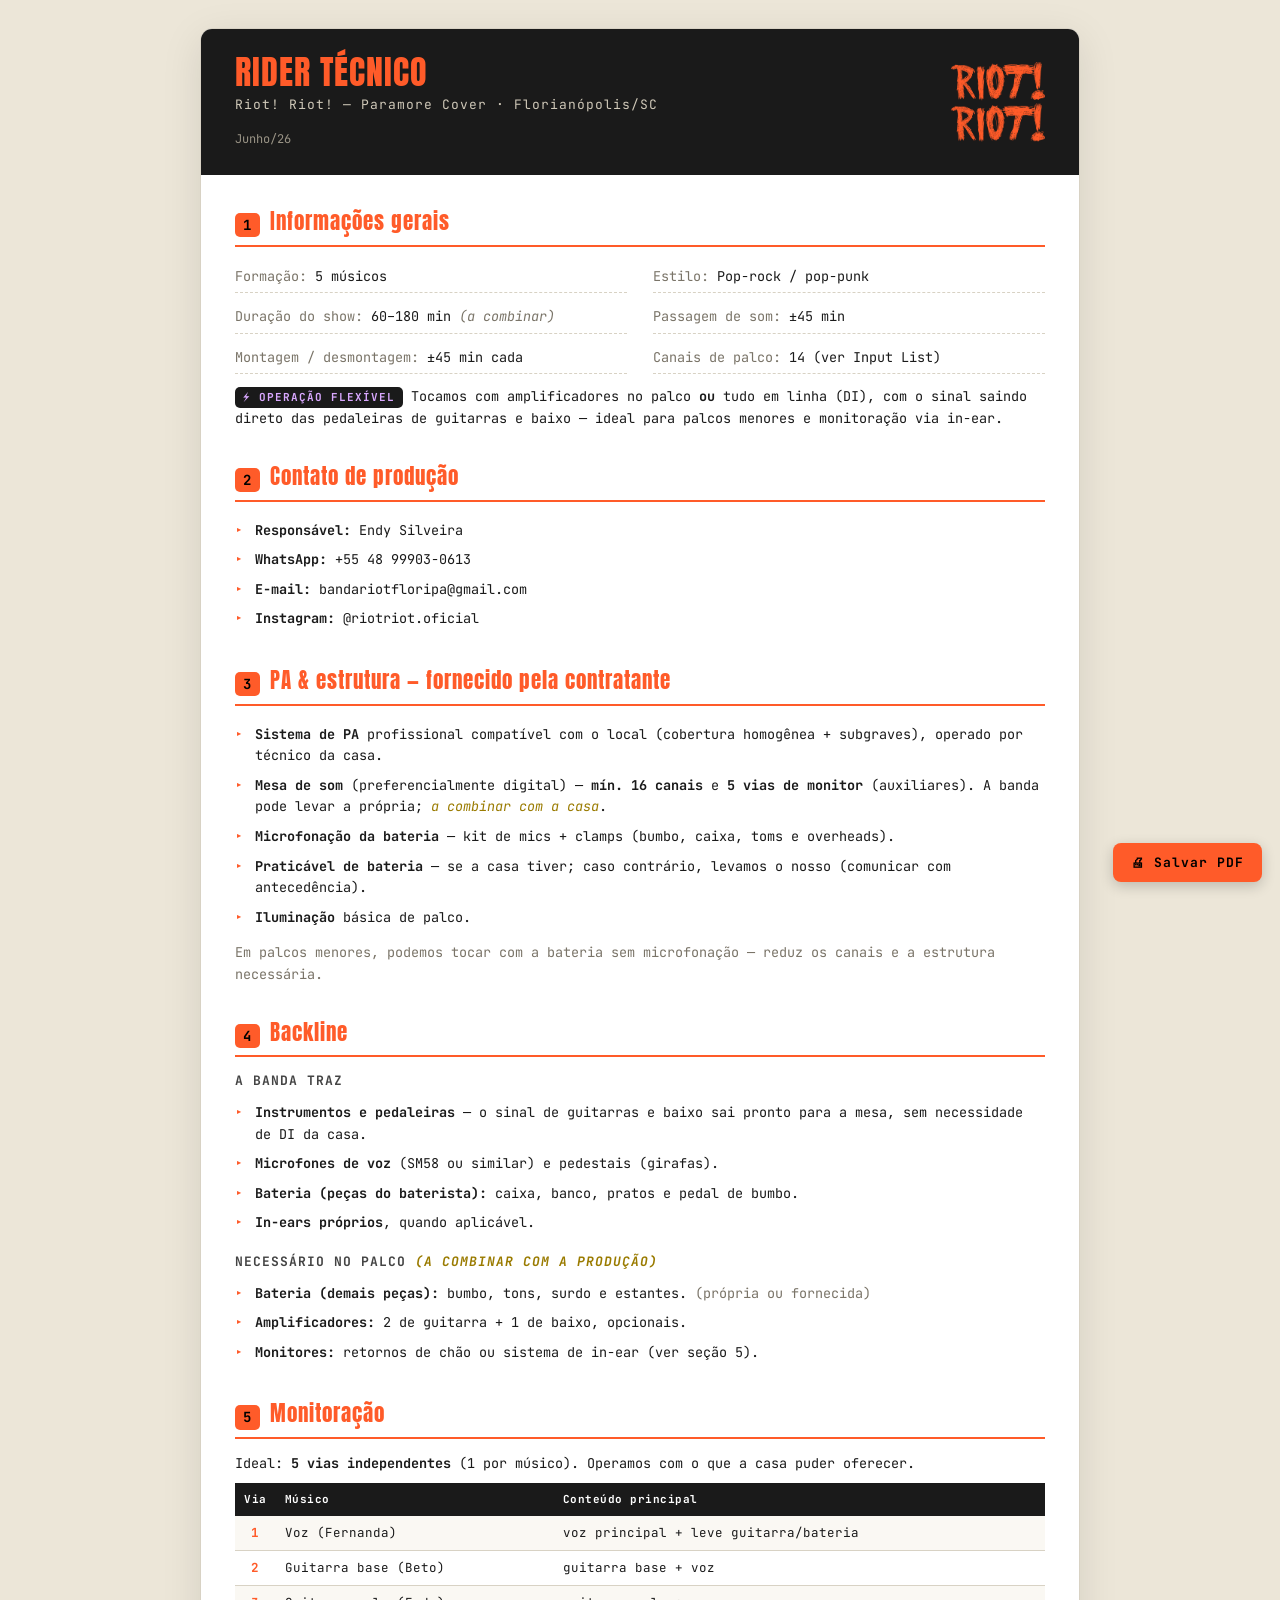
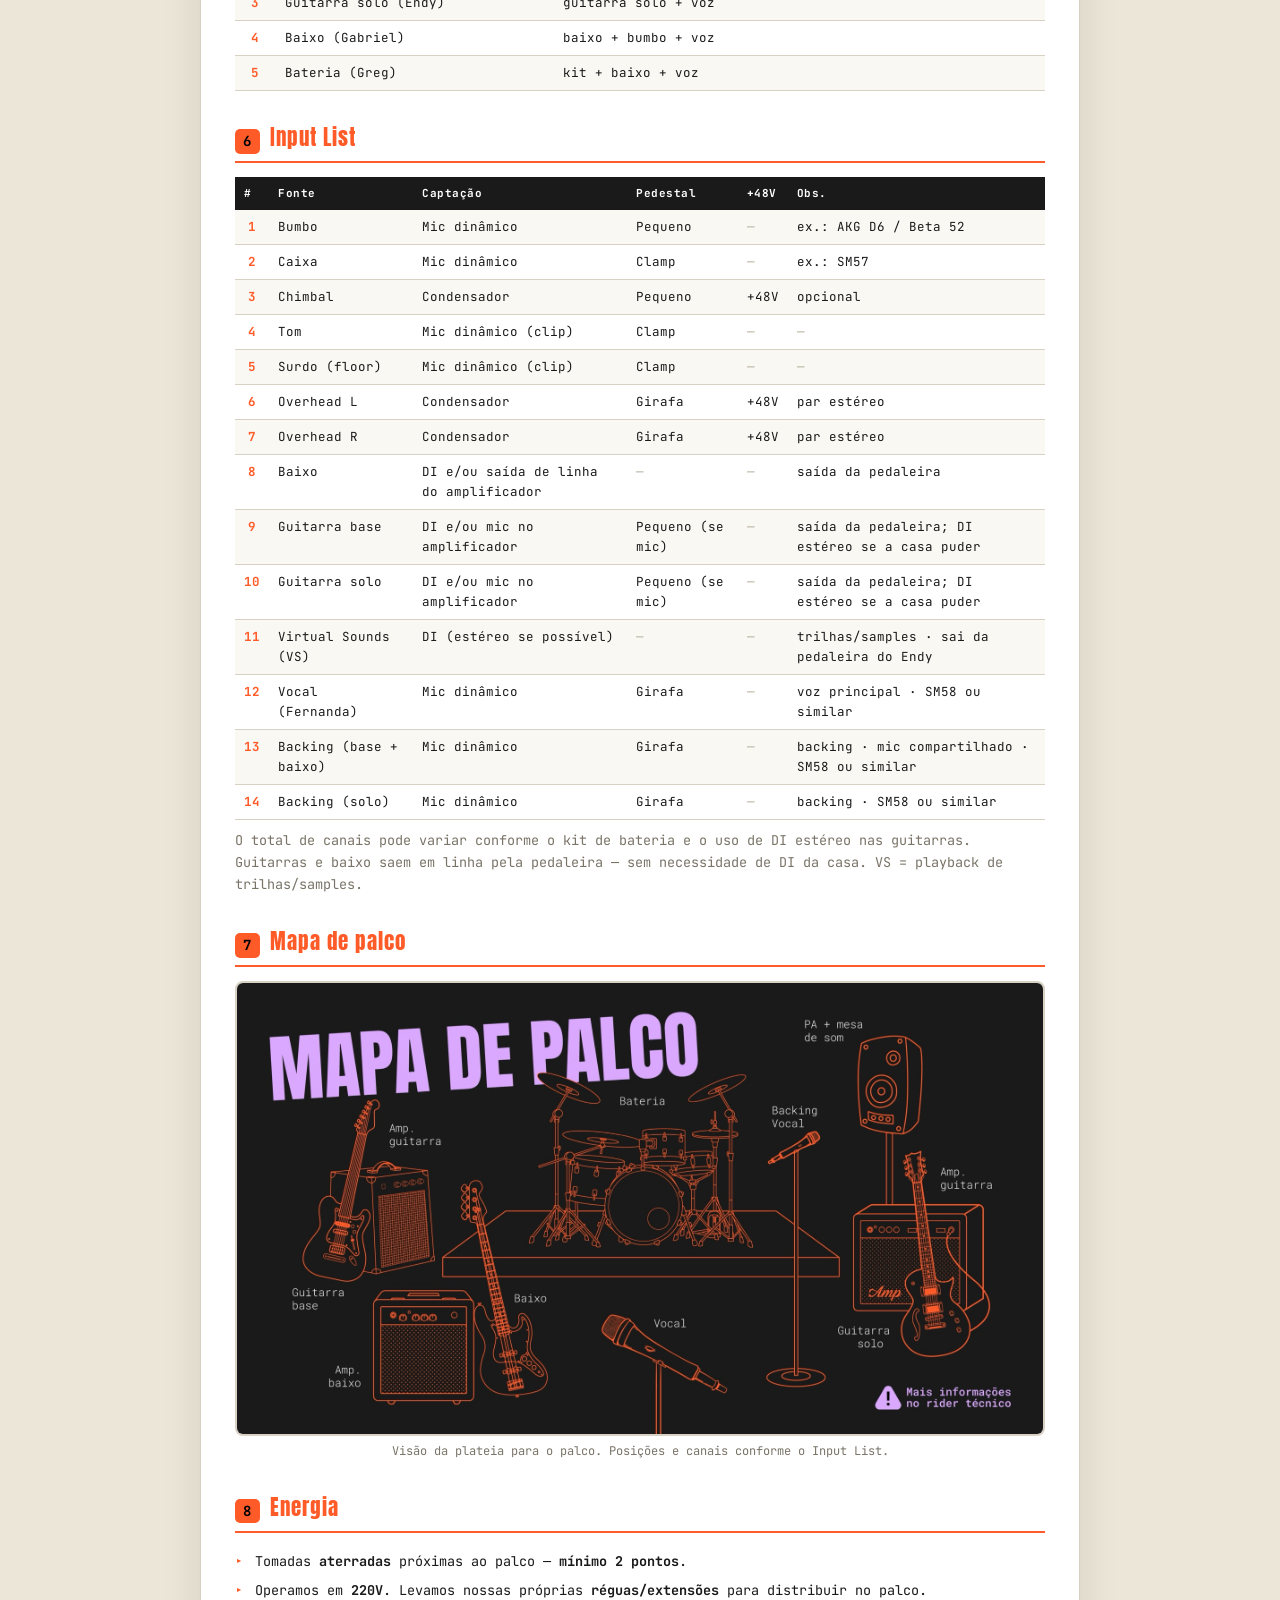
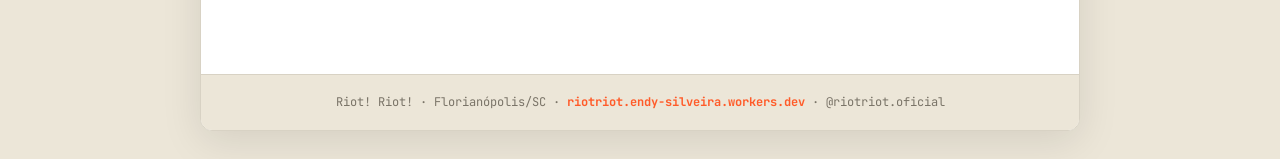
==== rider.html @ e4f837cd "Add VS channel to site list + stage plot (from Endy's pedalboard); renumber Bateria to 8. Co-Authore" ====
<!DOCTYPE html>
<html lang="pt-BR">
<head>
<meta charset="utf-8">
<meta name="viewport" content="width=device-width, initial-scale=1">
<meta name="robots" content="noindex, nofollow">
<title>Rider Técnico — Riot! Riot!</title>
<link rel="icon" type="image/png" href="assets/img/favicon.png">
<link rel="preconnect" href="https://fonts.googleapis.com">
<link rel="preconnect" href="https://fonts.gstatic.com" crossorigin>
<link href="https://fonts.googleapis.com/css2?family=Anton&family=JetBrains+Mono:wght@400;700&display=swap" rel="stylesheet">
<style>
  :root{ --orange:#ff5b29; --lilac:#d9a8ff; --cream:#ece6d8; --ink:#1a1a1a; --line:#d8d2c4; }
  *{ margin:0; padding:0; box-sizing:border-box; }
  body{ font-family:'JetBrains Mono',monospace; color:var(--ink); background:var(--cream);
    line-height:1.6; padding:28px 16px; -webkit-print-color-adjust:exact; print-color-adjust:exact; }
  .doc{ max-width:880px; margin:0 auto; background:#fff; border:1px solid var(--line);
    border-radius:12px; overflow:hidden; box-shadow:0 10px 40px rgba(0,0,0,.10); }

  /* header bar — dark like the site nav so the orange logo pops */
  .doc-head{ background:var(--ink); color:#fff; padding:26px 34px; display:flex; align-items:center; justify-content:space-between; gap:22px; }
  .doc-head-logo{ height:80px; width:auto; display:block; flex:0 0 auto; }
  .doc-head h1{ font-family:'Anton',sans-serif; font-weight:400; color:var(--orange);
    font-size:34px; letter-spacing:1px; line-height:1; }
  .doc-head .sub{ font-size:13px; color:#cfc8b8; margin-top:6px; letter-spacing:1px; }
  .doc-head .meta{ font-size:12px; color:#9a9486; margin-top:14px; }

  .doc-body{ padding:30px 34px 38px; }
  section{ margin-bottom:30px; }
  h2{ font-family:'Anton',sans-serif; font-weight:400; color:var(--orange); font-size:21px;
    letter-spacing:1px; padding-bottom:6px; border-bottom:2px solid var(--orange); margin-bottom:14px;
    display:flex; align-items:baseline; gap:10px; }
  h2 .n{ font-size:14px; color:var(--ink); background:var(--orange); color:#000; border-radius:5px;
    padding:1px 8px; font-family:'JetBrains Mono',monospace; font-weight:700; }
  h3{ font-size:13px; font-weight:700; letter-spacing:1px; margin:14px 0 6px; text-transform:uppercase; color:#444; }
  p{ font-size:13.5px; margin-bottom:8px; }
  ul{ list-style:none; font-size:13.5px; }
  li{ padding:4px 0 4px 20px; position:relative; }
  li::before{ content:'▸'; color:var(--orange); position:absolute; left:0; font-weight:700; }
  li b{ color:var(--ink); }
  .muted{ color:#7a7468; }
  .tag{ display:inline-block; background:var(--ink); color:var(--lilac); font-size:11px; font-weight:700;
    padding:2px 8px; border-radius:5px; letter-spacing:1px; vertical-align:middle; }
  .combinar{ font-style:italic; color:#9a7b00; }

  /* fact grid */
  .facts{ display:grid; grid-template-columns:repeat(2,1fr); gap:8px 26px; font-size:13.5px; }
  .facts div{ padding:5px 0; border-bottom:1px dashed var(--line); }
  .facts span{ color:#7a7468; }

  /* tables */
  .tw{ width:100%; overflow-x:auto; }
  table{ width:100%; border-collapse:collapse; font-size:12.5px; min-width:560px; }
  th{ background:var(--ink); color:#fff; text-align:left; padding:8px 9px; font-size:11px; letter-spacing:.5px; }
  td{ border-bottom:1px solid var(--line); padding:7px 9px; vertical-align:top; }
  td.n{ font-weight:700; color:var(--orange); text-align:center; width:30px; }
  tr:nth-child(even) td{ background:#faf8f3; }
  .dash{ color:#b5ae9e; }

  /* stage plot */
  .plot{ margin-top:10px; }
  .plot img{ width:100%; height:auto; border:2px solid var(--line); border-radius:8px; display:block; }
  .plot .cap{ font-size:12px; color:#7a7468; margin-top:6px; text-align:center; }

  /* footer */
  .doc-foot{ background:var(--cream); border-top:1px solid var(--line); padding:18px 34px;
    font-size:12px; color:#7a7468; text-align:center; }
  .doc-foot a{ color:var(--orange); text-decoration:none; font-weight:700; }

  /* print button */
  .print-btn{ position:fixed; bottom:18px; right:18px; z-index:10; background:var(--orange); color:#000;
    border:none; font-family:'JetBrains Mono',monospace; font-weight:700; font-size:13px; letter-spacing:1px;
    padding:11px 18px; border-radius:8px; cursor:pointer; box-shadow:0 4px 14px rgba(0,0,0,.2); }
  .print-btn:hover{ filter:brightness(1.08); }

  @media (max-width:560px){
    body{ padding:0; }
    .doc{ border-radius:0; border:none; box-shadow:none; }
    .doc-head,.doc-body,.doc-foot{ padding-left:18px; padding-right:18px; }
    .doc-head h1{ font-size:25px; }
    .doc-head-logo{ height:54px; }
    .facts{ grid-template-columns:1fr; }
    .print-btn{ bottom:12px; right:12px; padding:9px 13px; font-size:12px; }
  }

  @media print{
    body{ background:#fff; padding:0; }
    .doc{ box-shadow:none; border:none; border-radius:0; max-width:none; }
    .print-btn{ display:none; }
    .tw{ overflow:visible; }
    table{ min-width:0; }
    section, tr, .plot, .facts{ page-break-inside:avoid; }
    h2{ page-break-after:avoid; }
    .doc-head{ padding:18px 0; }
    .doc-body{ padding:18px 0; }
    .doc-foot{ background:#fff; }
  }
</style>
</head>
<body>
<button class="print-btn" onclick="window.print()">🖨 Salvar PDF</button>

<div class="doc">
  <div class="doc-head">
    <div class="doc-head-text">
      <h1>RIDER TÉCNICO</h1>
      <div class="sub">Riot! Riot! — Paramore Cover · Florianópolis/SC</div>
      <div class="meta">Junho/26</div>
    </div>
    <img class="doc-head-logo" src="assets/img/logo-vertical.png" alt="Riot! Riot!">
  </div>

  <div class="doc-body">

    <section>
      <h2><span class="n">1</span> Informações gerais</h2>
      <div class="facts">
        <div><span>Formação:</span> 5 músicos</div>
        <div><span>Estilo:</span> Pop-rock / pop-punk</div>
        <div><span>Duração do show:</span> 60–180 min <span class="combinar">(a combinar)</span></div>
        <div><span>Passagem de som:</span> ±45 min</div>
        <div><span>Montagem / desmontagem:</span> ±45 min cada</div>
        <div><span>Canais de palco:</span> 14 (ver Input List)</div>
      </div>
      <p style="margin-top:12px"><span class="tag">⚡ OPERAÇÃO FLEXÍVEL</span> Tocamos com amplificadores no palco <b>ou</b> tudo em linha (DI), com o sinal saindo direto das pedaleiras de guitarras e baixo — ideal para palcos menores e monitoração via in-ear.</p>
    </section>

    <section>
      <h2><span class="n">2</span> Contato de produção</h2>
      <ul>
        <li><b>Responsável:</b> Endy Silveira</li>
        <li><b>WhatsApp:</b> +55 48 99903-0613</li>
        <li><b>E-mail:</b> bandariotfloripa@gmail.com</li>
        <li><b>Instagram:</b> @riotriot.oficial</li>
      </ul>
    </section>

    <section>
      <h2><span class="n">3</span> PA &amp; estrutura — fornecido pela contratante</h2>
      <ul>
        <li><b>Sistema de PA</b> profissional compatível com o local (cobertura homogênea + subgraves), operado por técnico da casa.</li>
        <li><b>Mesa de som</b> (preferencialmente digital) — <b>mín. 16 canais</b> e <b>5 vias de monitor</b> (auxiliares). A banda pode levar a própria; <span class="combinar">a combinar com a casa</span>.</li>
        <li><b>Microfonação da bateria</b> — kit de mics + clamps (bumbo, caixa, toms e overheads).</li>
        <li><b>Praticável de bateria</b> — se a casa tiver; caso contrário, levamos o nosso (comunicar com antecedência).</li>
        <li><b>Iluminação</b> básica de palco.</li>
      </ul>
      <p class="muted" style="margin-top:10px">Em palcos menores, podemos tocar com a bateria sem microfonação — reduz os canais e a estrutura necessária.</p>
    </section>

    <section>
      <h2><span class="n">4</span> Backline</h2>
      <h3>A banda traz</h3>
      <ul>
        <li><b>Instrumentos e pedaleiras</b> — o sinal de guitarras e baixo sai pronto para a mesa, sem necessidade de DI da casa.</li>
        <li><b>Microfones de voz</b> (SM58 ou similar) e pedestais (girafas).</li>
        <li><b>Bateria (peças do baterista):</b> caixa, banco, pratos e pedal de bumbo.</li>
        <li><b>In-ears próprios</b>, quando aplicável.</li>
      </ul>
      <h3>Necessário no palco <span class="combinar">(a combinar com a produção)</span></h3>
      <ul>
        <li><b>Bateria (demais peças):</b> bumbo, tons, surdo e estantes. <span class="muted">(própria ou fornecida)</span></li>
        <li><b>Amplificadores:</b> 2 de guitarra + 1 de baixo, opcionais.</li>
        <li><b>Monitores:</b> retornos de chão ou sistema de in-ear (ver seção 5).</li>
      </ul>
    </section>

    <section>
      <h2><span class="n">5</span> Monitoração</h2>
      <p>Ideal: <b>5 vias independentes</b> (1 por músico). Operamos com o que a casa puder oferecer.</p>
      <!-- IN-EAR (guardar para retomar em casas maiores): A banda possui sistema de in-ear próprio — celular + Behringer Power Play (2 vias wireless + 3 cabeadas) — e normalmente mixamos os retornos na passagem de som. Em casas que ofereçam vias/sends de monitor, podemos usar in-ear; na maioria dos palcos pequenos isso não é necessário. -->
      <div class="tw">
        <table>
          <tr><th>Via</th><th>Músico</th><th>Conteúdo principal</th></tr>
          <tr><td class="n">1</td><td>Voz (Fernanda)</td><td>voz principal + leve guitarra/bateria</td></tr>
          <tr><td class="n">2</td><td>Guitarra base (Beto)</td><td>guitarra base + voz</td></tr>
          <tr><td class="n">3</td><td>Guitarra solo (Endy)</td><td>guitarra solo + voz</td></tr>
          <tr><td class="n">4</td><td>Baixo (Gabriel)</td><td>baixo + bumbo + voz</td></tr>
          <tr><td class="n">5</td><td>Bateria (Greg)</td><td>kit + baixo + voz</td></tr>
        </table>
      </div>
    </section>

    <section>
      <h2><span class="n">6</span> Input List</h2>
      <div class="tw">
        <table>
          <tr><th>#</th><th>Fonte</th><th>Captação</th><th>Pedestal</th><th>+48V</th><th>Obs.</th></tr>
          <tr><td class="n">1</td><td>Bumbo</td><td>Mic dinâmico</td><td>Pequeno</td><td class="dash">—</td><td>ex.: AKG D6 / Beta 52</td></tr>
          <tr><td class="n">2</td><td>Caixa</td><td>Mic dinâmico</td><td>Clamp</td><td class="dash">—</td><td>ex.: SM57</td></tr>
          <tr><td class="n">3</td><td>Chimbal</td><td>Condensador</td><td>Pequeno</td><td>+48V</td><td>opcional</td></tr>
          <tr><td class="n">4</td><td>Tom</td><td>Mic dinâmico (clip)</td><td>Clamp</td><td class="dash">—</td><td class="dash">—</td></tr>
          <tr><td class="n">5</td><td>Surdo (floor)</td><td>Mic dinâmico (clip)</td><td>Clamp</td><td class="dash">—</td><td class="dash">—</td></tr>
          <tr><td class="n">6</td><td>Overhead L</td><td>Condensador</td><td>Girafa</td><td>+48V</td><td>par estéreo</td></tr>
          <tr><td class="n">7</td><td>Overhead R</td><td>Condensador</td><td>Girafa</td><td>+48V</td><td>par estéreo</td></tr>
          <tr><td class="n">8</td><td>Baixo</td><td>DI e/ou saída de linha do amplificador</td><td class="dash">—</td><td class="dash">—</td><td>saída da pedaleira</td></tr>
          <tr><td class="n">9</td><td>Guitarra base</td><td>DI e/ou mic no amplificador</td><td>Pequeno (se mic)</td><td class="dash">—</td><td>saída da pedaleira; DI estéreo se a casa puder</td></tr>
          <tr><td class="n">10</td><td>Guitarra solo</td><td>DI e/ou mic no amplificador</td><td>Pequeno (se mic)</td><td class="dash">—</td><td>saída da pedaleira; DI estéreo se a casa puder</td></tr>
          <tr><td class="n">11</td><td>Virtual Sounds (VS)</td><td>DI (estéreo se possível)</td><td class="dash">—</td><td class="dash">—</td><td>trilhas/samples · sai da pedaleira do Endy</td></tr>
          <tr><td class="n">12</td><td>Vocal (Fernanda)</td><td>Mic dinâmico</td><td>Girafa</td><td class="dash">—</td><td>voz principal · SM58 ou similar</td></tr>
          <tr><td class="n">13</td><td>Backing (base + baixo)</td><td>Mic dinâmico</td><td>Girafa</td><td class="dash">—</td><td>backing · mic compartilhado · SM58 ou similar</td></tr>
          <tr><td class="n">14</td><td>Backing (solo)</td><td>Mic dinâmico</td><td>Girafa</td><td class="dash">—</td><td>backing · SM58 ou similar</td></tr>
        </table>
      </div>
      <p class="muted" style="margin-top:10px">O total de canais pode variar conforme o kit de bateria e o uso de DI estéreo nas guitarras. Guitarras e baixo saem em linha pela pedaleira — sem necessidade de DI da casa. VS = playback de trilhas/samples.</p>
    </section>

    <section>
      <h2><span class="n">7</span> Mapa de palco</h2>
      <div class="plot">
        <img src="assets/img/stageplot-ilustrado.jpg" alt="Mapa de palco — posições dos instrumentos">
        <div class="cap">Visão da plateia para o palco. Posições e canais conforme o Input List.</div>
      </div>
    </section>

    <section>
      <h2><span class="n">8</span> Energia</h2>
      <ul>
        <li>Tomadas <b>aterradas</b> próximas ao palco — <b>mínimo 2 pontos</b>.</li>
        <li>Operamos em <b>220V</b>. Levamos nossas próprias <b>réguas/extensões</b> para distribuir no palco.</li>
      </ul>
    </section>

  </div>

  <div class="doc-foot">
    Riot! Riot! · Florianópolis/SC · <a href="https://riotriot.endy-silveira.workers.dev/">riotriot.endy-silveira.workers.dev</a> · @riotriot.oficial
  </div>
</div>

</body>
</html>
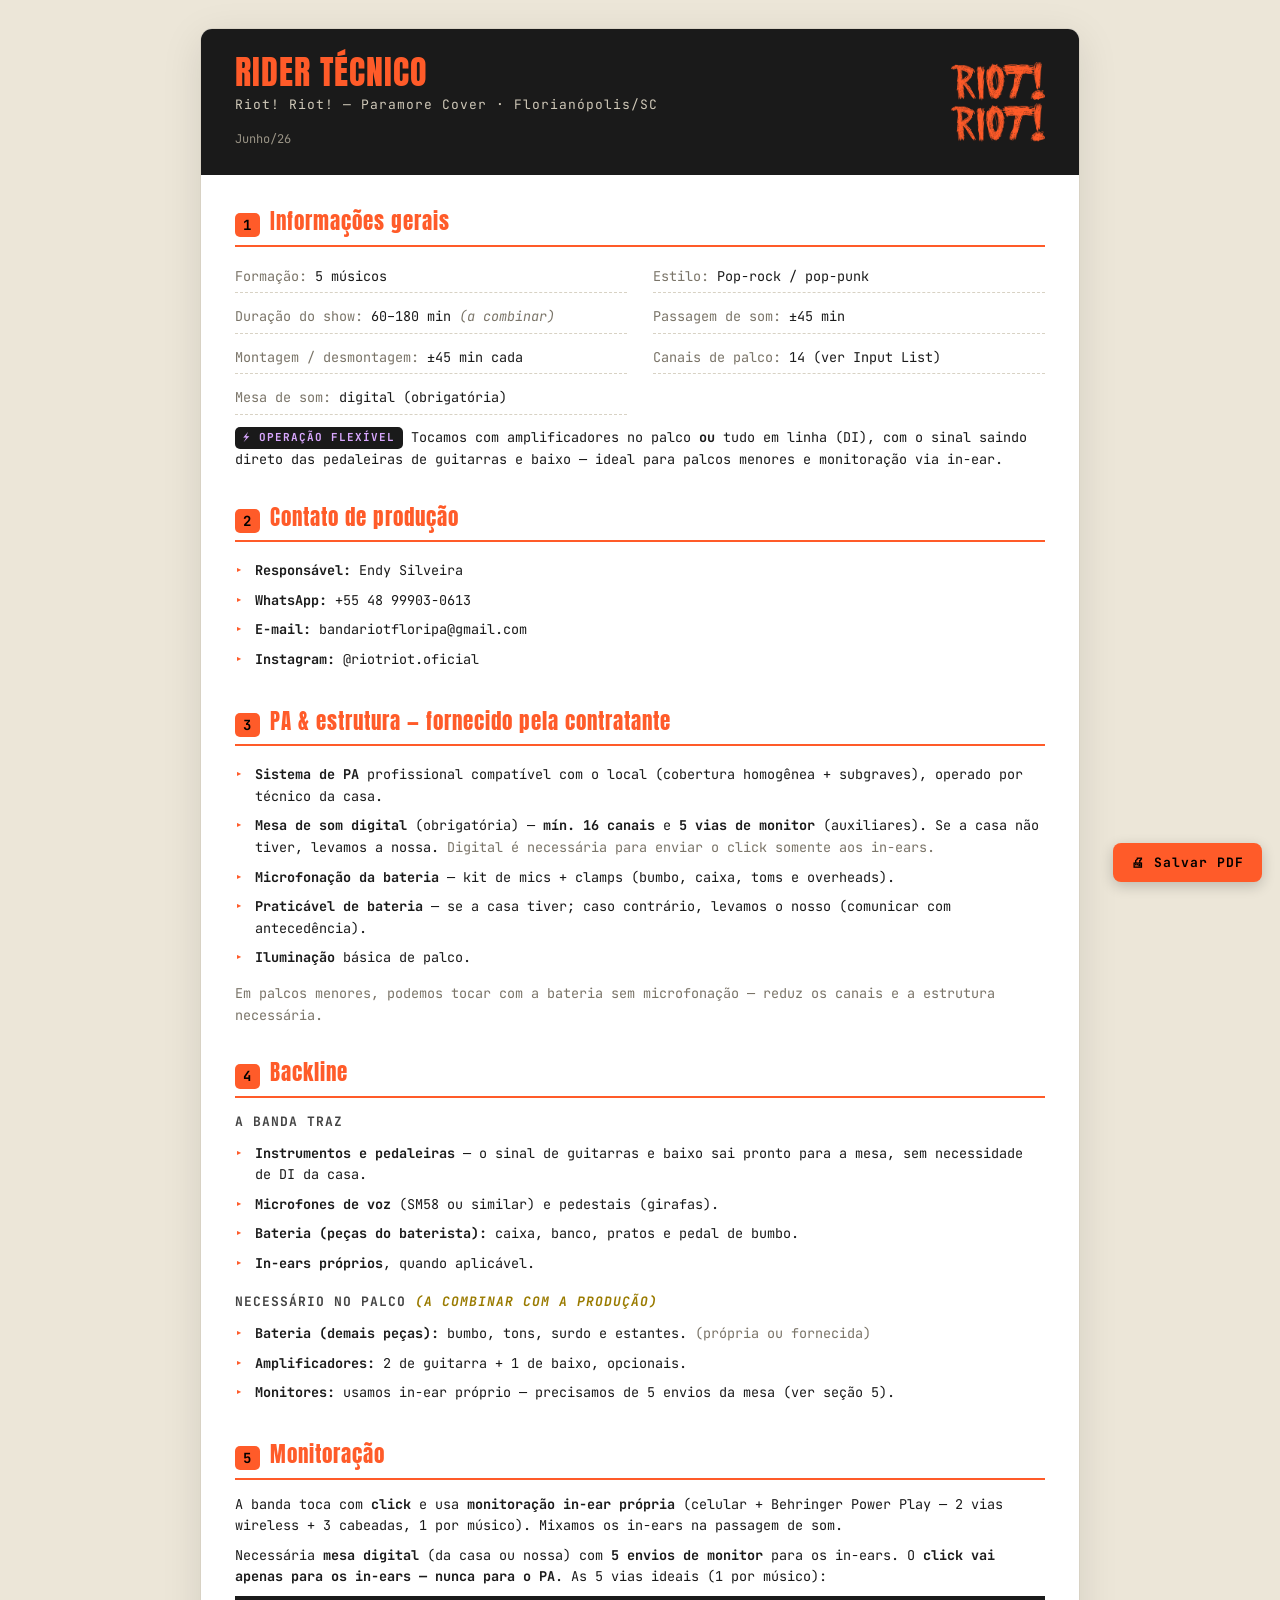
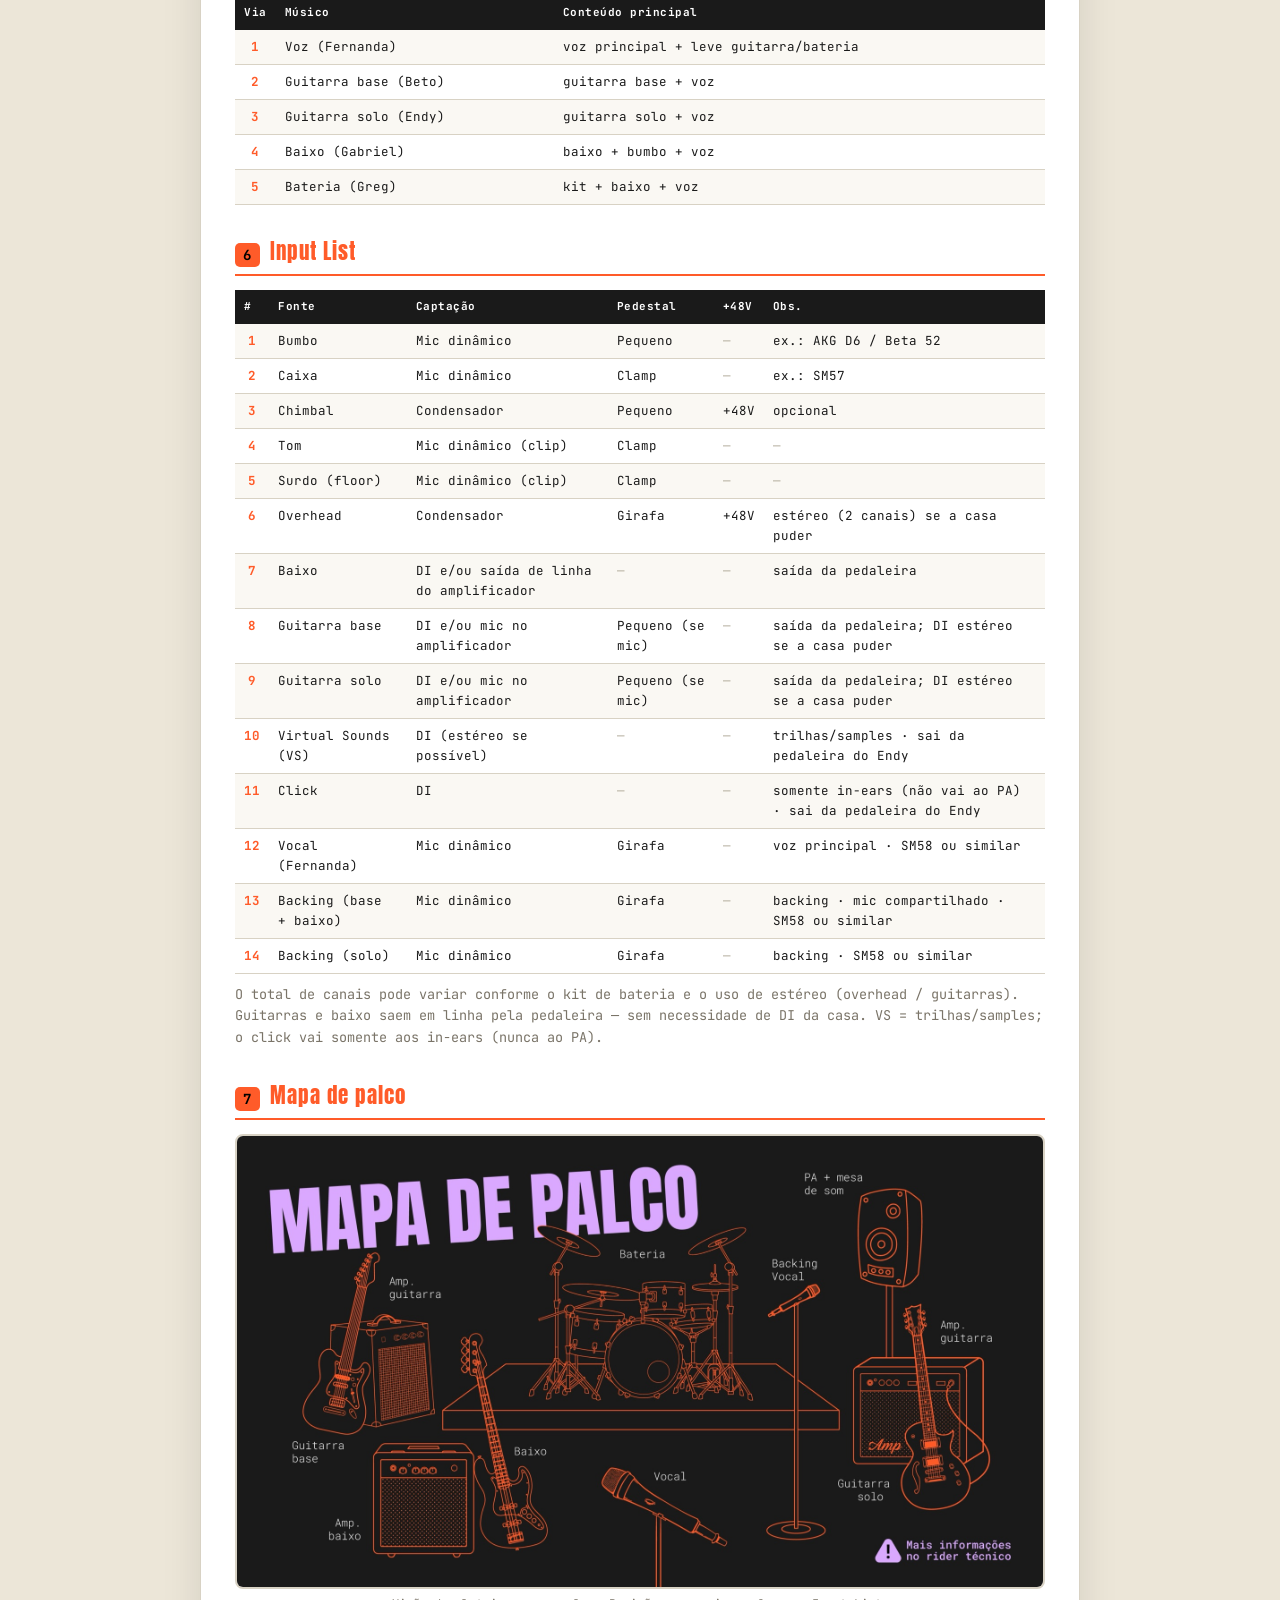
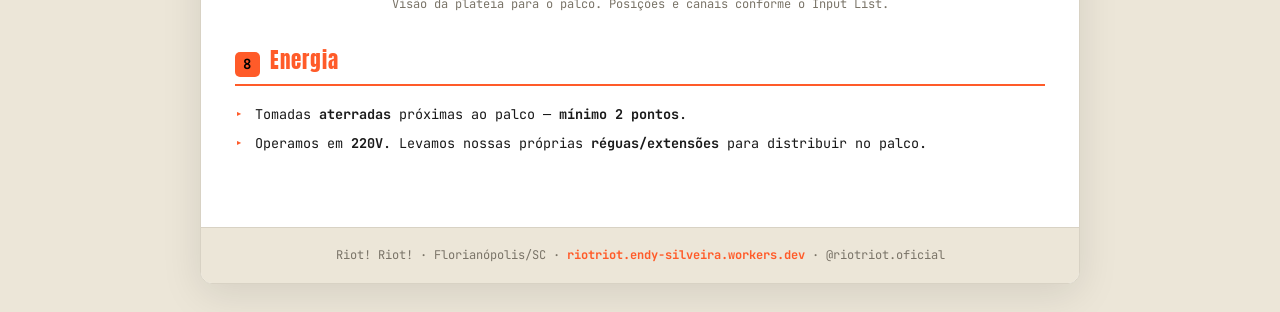
==== commit b4ddd3e7: "Rider: add Click channel (in-ears only), require digital mixer, un-stash in-ear rig, overhead stereo" ====
--- a/rider.html
+++ b/rider.html
@@ -121,6 +121,7 @@
         <div><span>Passagem de som:</span> ±45 min</div>
         <div><span>Montagem / desmontagem:</span> ±45 min cada</div>
         <div><span>Canais de palco:</span> 14 (ver Input List)</div>
+        <div><span>Mesa de som:</span> digital (obrigatória)</div>
       </div>
       <p style="margin-top:12px"><span class="tag">⚡ OPERAÇÃO FLEXÍVEL</span> Tocamos com amplificadores no palco <b>ou</b> tudo em linha (DI), com o sinal saindo direto das pedaleiras de guitarras e baixo — ideal para palcos menores e monitoração via in-ear.</p>
     </section>
@@ -139,7 +140,7 @@
       <h2><span class="n">3</span> PA &amp; estrutura — fornecido pela contratante</h2>
       <ul>
         <li><b>Sistema de PA</b> profissional compatível com o local (cobertura homogênea + subgraves), operado por técnico da casa.</li>
-        <li><b>Mesa de som</b> (preferencialmente digital) — <b>mín. 16 canais</b> e <b>5 vias de monitor</b> (auxiliares). A banda pode levar a própria; <span class="combinar">a combinar com a casa</span>.</li>
+        <li><b>Mesa de som digital</b> (obrigatória) — <b>mín. 16 canais</b> e <b>5 vias de monitor</b> (auxiliares). Se a casa não tiver, levamos a nossa. <span class="muted">Digital é necessária para enviar o click somente aos in-ears.</span></li>
         <li><b>Microfonação da bateria</b> — kit de mics + clamps (bumbo, caixa, toms e overheads).</li>
         <li><b>Praticável de bateria</b> — se a casa tiver; caso contrário, levamos o nosso (comunicar com antecedência).</li>
         <li><b>Iluminação</b> básica de palco.</li>
@@ -160,14 +161,14 @@
       <ul>
         <li><b>Bateria (demais peças):</b> bumbo, tons, surdo e estantes. <span class="muted">(própria ou fornecida)</span></li>
         <li><b>Amplificadores:</b> 2 de guitarra + 1 de baixo, opcionais.</li>
-        <li><b>Monitores:</b> retornos de chão ou sistema de in-ear (ver seção 5).</li>
+        <li><b>Monitores:</b> usamos in-ear próprio — precisamos de 5 envios da mesa (ver seção 5).</li>
       </ul>
     </section>
 
     <section>
       <h2><span class="n">5</span> Monitoração</h2>
-      <p>Ideal: <b>5 vias independentes</b> (1 por músico). Operamos com o que a casa puder oferecer.</p>
-      <!-- IN-EAR (guardar para retomar em casas maiores): A banda possui sistema de in-ear próprio — celular + Behringer Power Play (2 vias wireless + 3 cabeadas) — e normalmente mixamos os retornos na passagem de som. Em casas que ofereçam vias/sends de monitor, podemos usar in-ear; na maioria dos palcos pequenos isso não é necessário. -->
+      <p>A banda toca com <b>click</b> e usa <b>monitoração in-ear própria</b> (celular + Behringer Power Play — 2 vias wireless + 3 cabeadas, 1 por músico). Mixamos os in-ears na passagem de som.</p>
+      <p>Necessária <b>mesa digital</b> (da casa ou nossa) com <b>5 envios de monitor</b> para os in-ears. O <b>click vai apenas para os in-ears — nunca para o PA</b>. As 5 vias ideais (1 por músico):</p>
       <div class="tw">
         <table>
           <tr><th>Via</th><th>Músico</th><th>Conteúdo principal</th></tr>
@@ -190,18 +191,18 @@
           <tr><td class="n">3</td><td>Chimbal</td><td>Condensador</td><td>Pequeno</td><td>+48V</td><td>opcional</td></tr>
           <tr><td class="n">4</td><td>Tom</td><td>Mic dinâmico (clip)</td><td>Clamp</td><td class="dash">—</td><td class="dash">—</td></tr>
           <tr><td class="n">5</td><td>Surdo (floor)</td><td>Mic dinâmico (clip)</td><td>Clamp</td><td class="dash">—</td><td class="dash">—</td></tr>
-          <tr><td class="n">6</td><td>Overhead L</td><td>Condensador</td><td>Girafa</td><td>+48V</td><td>par estéreo</td></tr>
-          <tr><td class="n">7</td><td>Overhead R</td><td>Condensador</td><td>Girafa</td><td>+48V</td><td>par estéreo</td></tr>
-          <tr><td class="n">8</td><td>Baixo</td><td>DI e/ou saída de linha do amplificador</td><td class="dash">—</td><td class="dash">—</td><td>saída da pedaleira</td></tr>
-          <tr><td class="n">9</td><td>Guitarra base</td><td>DI e/ou mic no amplificador</td><td>Pequeno (se mic)</td><td class="dash">—</td><td>saída da pedaleira; DI estéreo se a casa puder</td></tr>
-          <tr><td class="n">10</td><td>Guitarra solo</td><td>DI e/ou mic no amplificador</td><td>Pequeno (se mic)</td><td class="dash">—</td><td>saída da pedaleira; DI estéreo se a casa puder</td></tr>
-          <tr><td class="n">11</td><td>Virtual Sounds (VS)</td><td>DI (estéreo se possível)</td><td class="dash">—</td><td class="dash">—</td><td>trilhas/samples · sai da pedaleira do Endy</td></tr>
+          <tr><td class="n">6</td><td>Overhead</td><td>Condensador</td><td>Girafa</td><td>+48V</td><td>estéreo (2 canais) se a casa puder</td></tr>
+          <tr><td class="n">7</td><td>Baixo</td><td>DI e/ou saída de linha do amplificador</td><td class="dash">—</td><td class="dash">—</td><td>saída da pedaleira</td></tr>
+          <tr><td class="n">8</td><td>Guitarra base</td><td>DI e/ou mic no amplificador</td><td>Pequeno (se mic)</td><td class="dash">—</td><td>saída da pedaleira; DI estéreo se a casa puder</td></tr>
+          <tr><td class="n">9</td><td>Guitarra solo</td><td>DI e/ou mic no amplificador</td><td>Pequeno (se mic)</td><td class="dash">—</td><td>saída da pedaleira; DI estéreo se a casa puder</td></tr>
+          <tr><td class="n">10</td><td>Virtual Sounds (VS)</td><td>DI (estéreo se possível)</td><td class="dash">—</td><td class="dash">—</td><td>trilhas/samples · sai da pedaleira do Endy</td></tr>
+          <tr><td class="n">11</td><td>Click</td><td>DI</td><td class="dash">—</td><td class="dash">—</td><td>somente in-ears (não vai ao PA) · sai da pedaleira do Endy</td></tr>
           <tr><td class="n">12</td><td>Vocal (Fernanda)</td><td>Mic dinâmico</td><td>Girafa</td><td class="dash">—</td><td>voz principal · SM58 ou similar</td></tr>
           <tr><td class="n">13</td><td>Backing (base + baixo)</td><td>Mic dinâmico</td><td>Girafa</td><td class="dash">—</td><td>backing · mic compartilhado · SM58 ou similar</td></tr>
           <tr><td class="n">14</td><td>Backing (solo)</td><td>Mic dinâmico</td><td>Girafa</td><td class="dash">—</td><td>backing · SM58 ou similar</td></tr>
         </table>
       </div>
-      <p class="muted" style="margin-top:10px">O total de canais pode variar conforme o kit de bateria e o uso de DI estéreo nas guitarras. Guitarras e baixo saem em linha pela pedaleira — sem necessidade de DI da casa. VS = playback de trilhas/samples.</p>
+      <p class="muted" style="margin-top:10px">O total de canais pode variar conforme o kit de bateria e o uso de estéreo (overhead / guitarras). Guitarras e baixo saem em linha pela pedaleira — sem necessidade de DI da casa. VS = trilhas/samples; o click vai somente aos in-ears (nunca ao PA).</p>
     </section>
 
     <section>
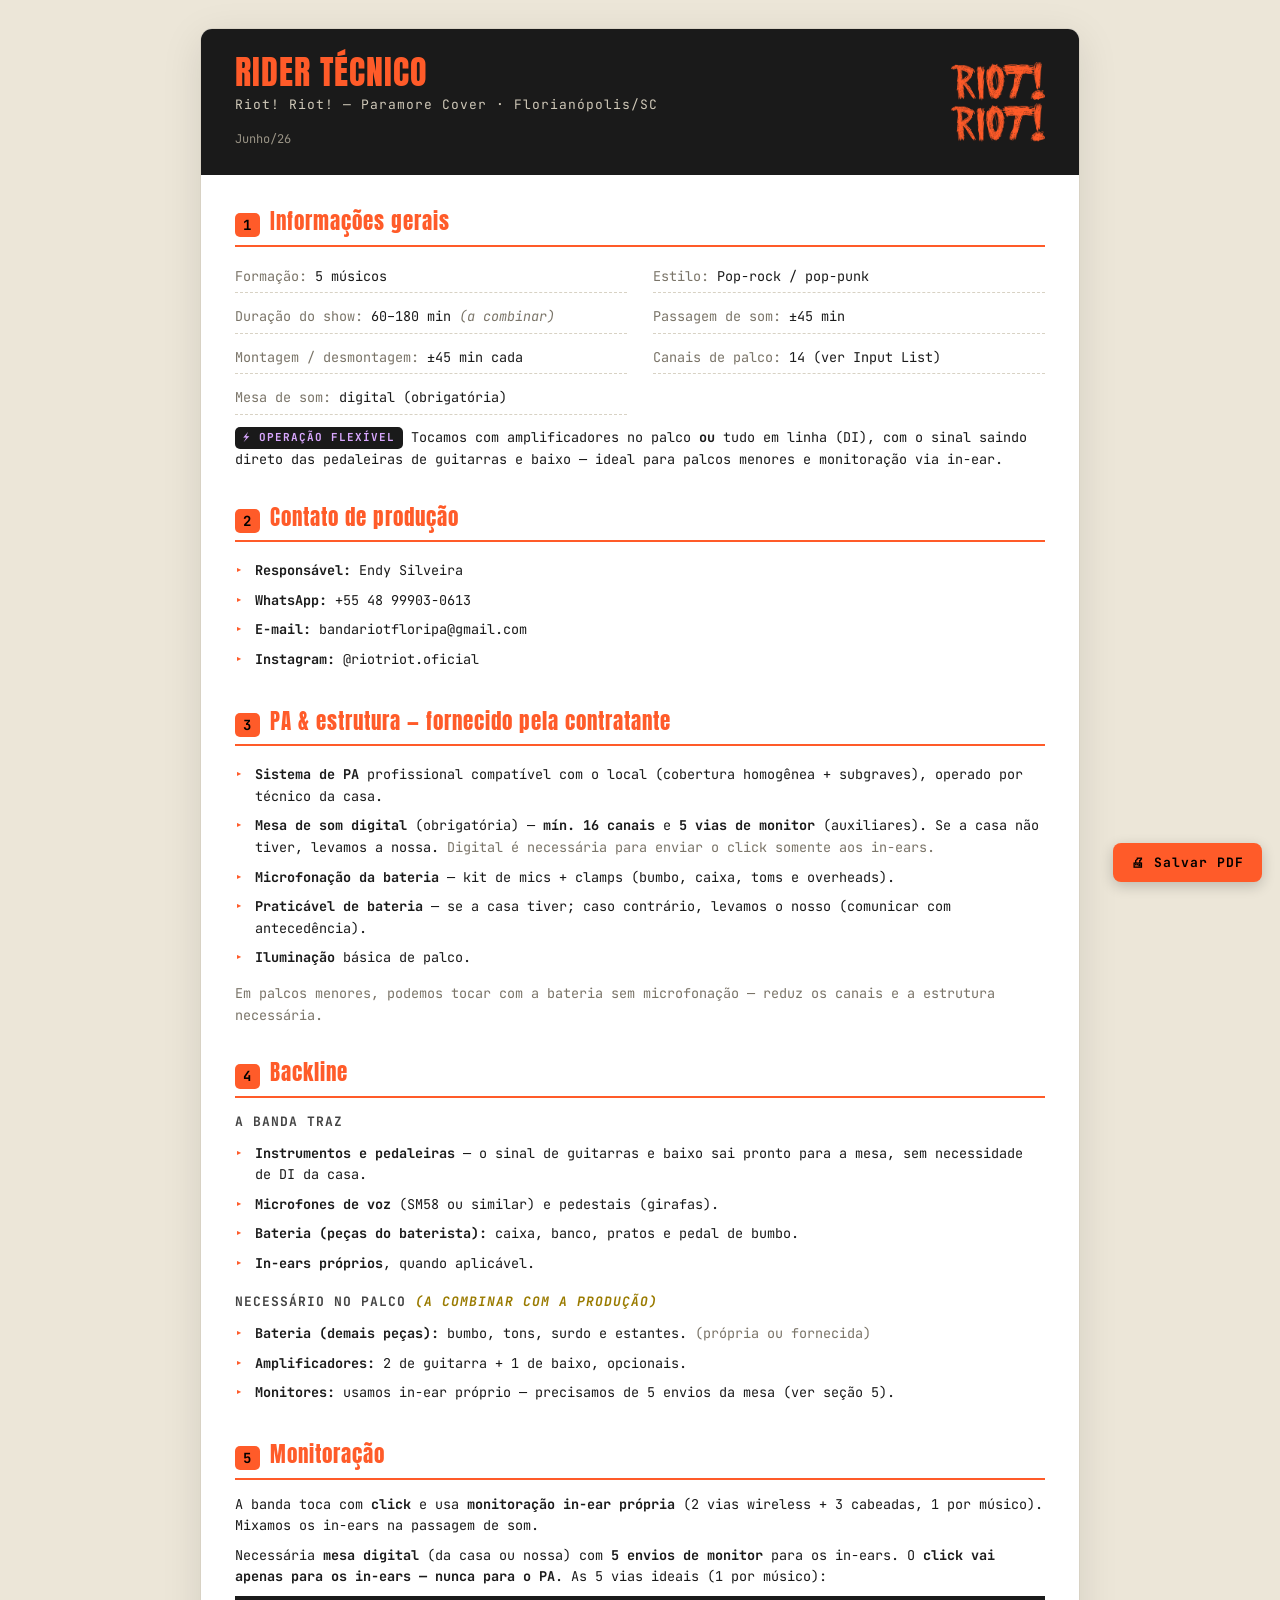
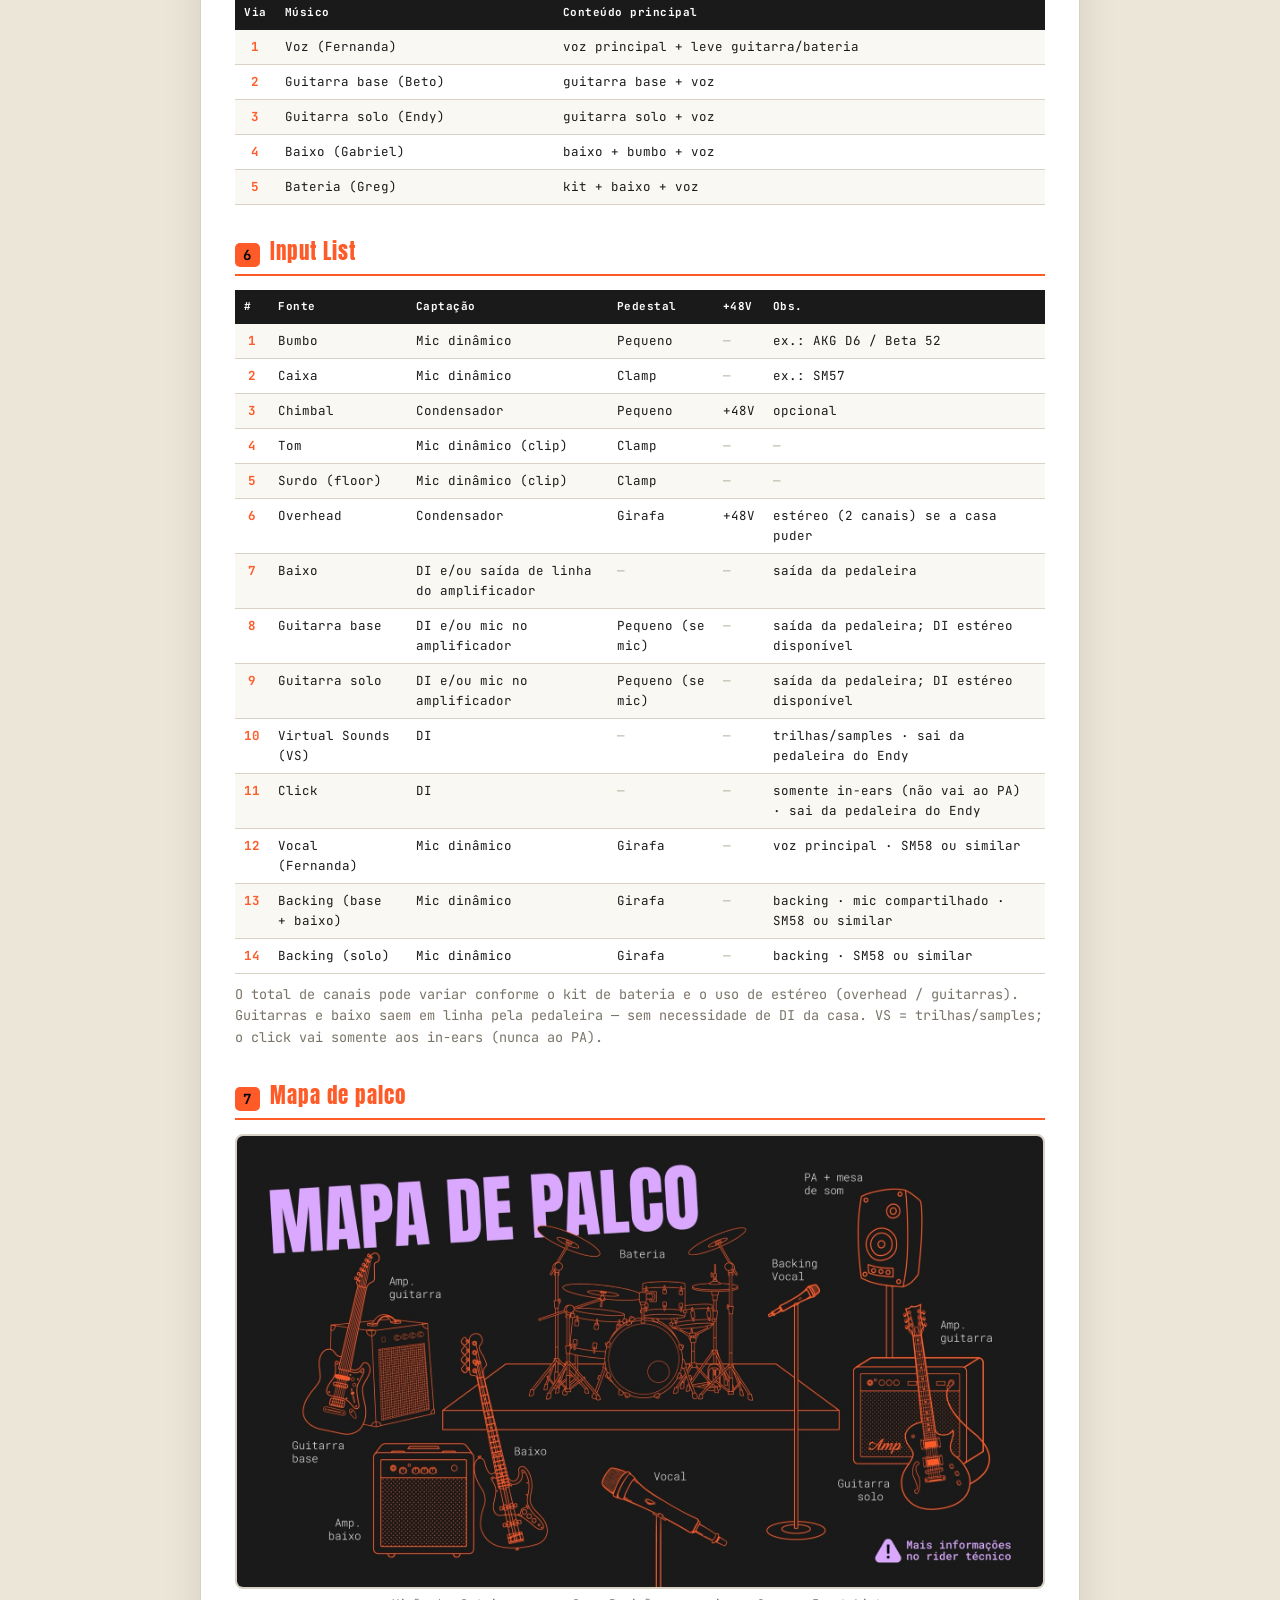
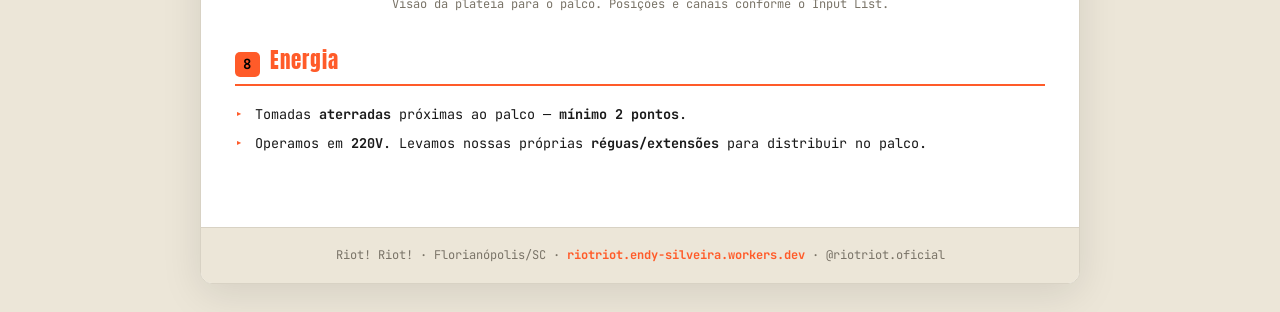
==== commit e4ecbbf4: "Rider review tweaks: guitars 'DI estéreo disponível'; VS mono; drop in-ear brand name. Co-Authored-B" ====
--- a/rider.html
+++ b/rider.html
@@ -167,7 +167,7 @@
 
     <section>
       <h2><span class="n">5</span> Monitoração</h2>
-      <p>A banda toca com <b>click</b> e usa <b>monitoração in-ear própria</b> (celular + Behringer Power Play — 2 vias wireless + 3 cabeadas, 1 por músico). Mixamos os in-ears na passagem de som.</p>
+      <p>A banda toca com <b>click</b> e usa <b>monitoração in-ear própria</b> (2 vias wireless + 3 cabeadas, 1 por músico). Mixamos os in-ears na passagem de som.</p>
       <p>Necessária <b>mesa digital</b> (da casa ou nossa) com <b>5 envios de monitor</b> para os in-ears. O <b>click vai apenas para os in-ears — nunca para o PA</b>. As 5 vias ideais (1 por músico):</p>
       <div class="tw">
         <table>
@@ -193,9 +193,9 @@
           <tr><td class="n">5</td><td>Surdo (floor)</td><td>Mic dinâmico (clip)</td><td>Clamp</td><td class="dash">—</td><td class="dash">—</td></tr>
           <tr><td class="n">6</td><td>Overhead</td><td>Condensador</td><td>Girafa</td><td>+48V</td><td>estéreo (2 canais) se a casa puder</td></tr>
           <tr><td class="n">7</td><td>Baixo</td><td>DI e/ou saída de linha do amplificador</td><td class="dash">—</td><td class="dash">—</td><td>saída da pedaleira</td></tr>
-          <tr><td class="n">8</td><td>Guitarra base</td><td>DI e/ou mic no amplificador</td><td>Pequeno (se mic)</td><td class="dash">—</td><td>saída da pedaleira; DI estéreo se a casa puder</td></tr>
-          <tr><td class="n">9</td><td>Guitarra solo</td><td>DI e/ou mic no amplificador</td><td>Pequeno (se mic)</td><td class="dash">—</td><td>saída da pedaleira; DI estéreo se a casa puder</td></tr>
-          <tr><td class="n">10</td><td>Virtual Sounds (VS)</td><td>DI (estéreo se possível)</td><td class="dash">—</td><td class="dash">—</td><td>trilhas/samples · sai da pedaleira do Endy</td></tr>
+          <tr><td class="n">8</td><td>Guitarra base</td><td>DI e/ou mic no amplificador</td><td>Pequeno (se mic)</td><td class="dash">—</td><td>saída da pedaleira; DI estéreo disponível</td></tr>
+          <tr><td class="n">9</td><td>Guitarra solo</td><td>DI e/ou mic no amplificador</td><td>Pequeno (se mic)</td><td class="dash">—</td><td>saída da pedaleira; DI estéreo disponível</td></tr>
+          <tr><td class="n">10</td><td>Virtual Sounds (VS)</td><td>DI</td><td class="dash">—</td><td class="dash">—</td><td>trilhas/samples · sai da pedaleira do Endy</td></tr>
           <tr><td class="n">11</td><td>Click</td><td>DI</td><td class="dash">—</td><td class="dash">—</td><td>somente in-ears (não vai ao PA) · sai da pedaleira do Endy</td></tr>
           <tr><td class="n">12</td><td>Vocal (Fernanda)</td><td>Mic dinâmico</td><td>Girafa</td><td class="dash">—</td><td>voz principal · SM58 ou similar</td></tr>
           <tr><td class="n">13</td><td>Backing (base + baixo)</td><td>Mic dinâmico</td><td>Girafa</td><td class="dash">—</td><td>backing · mic compartilhado · SM58 ou similar</td></tr>
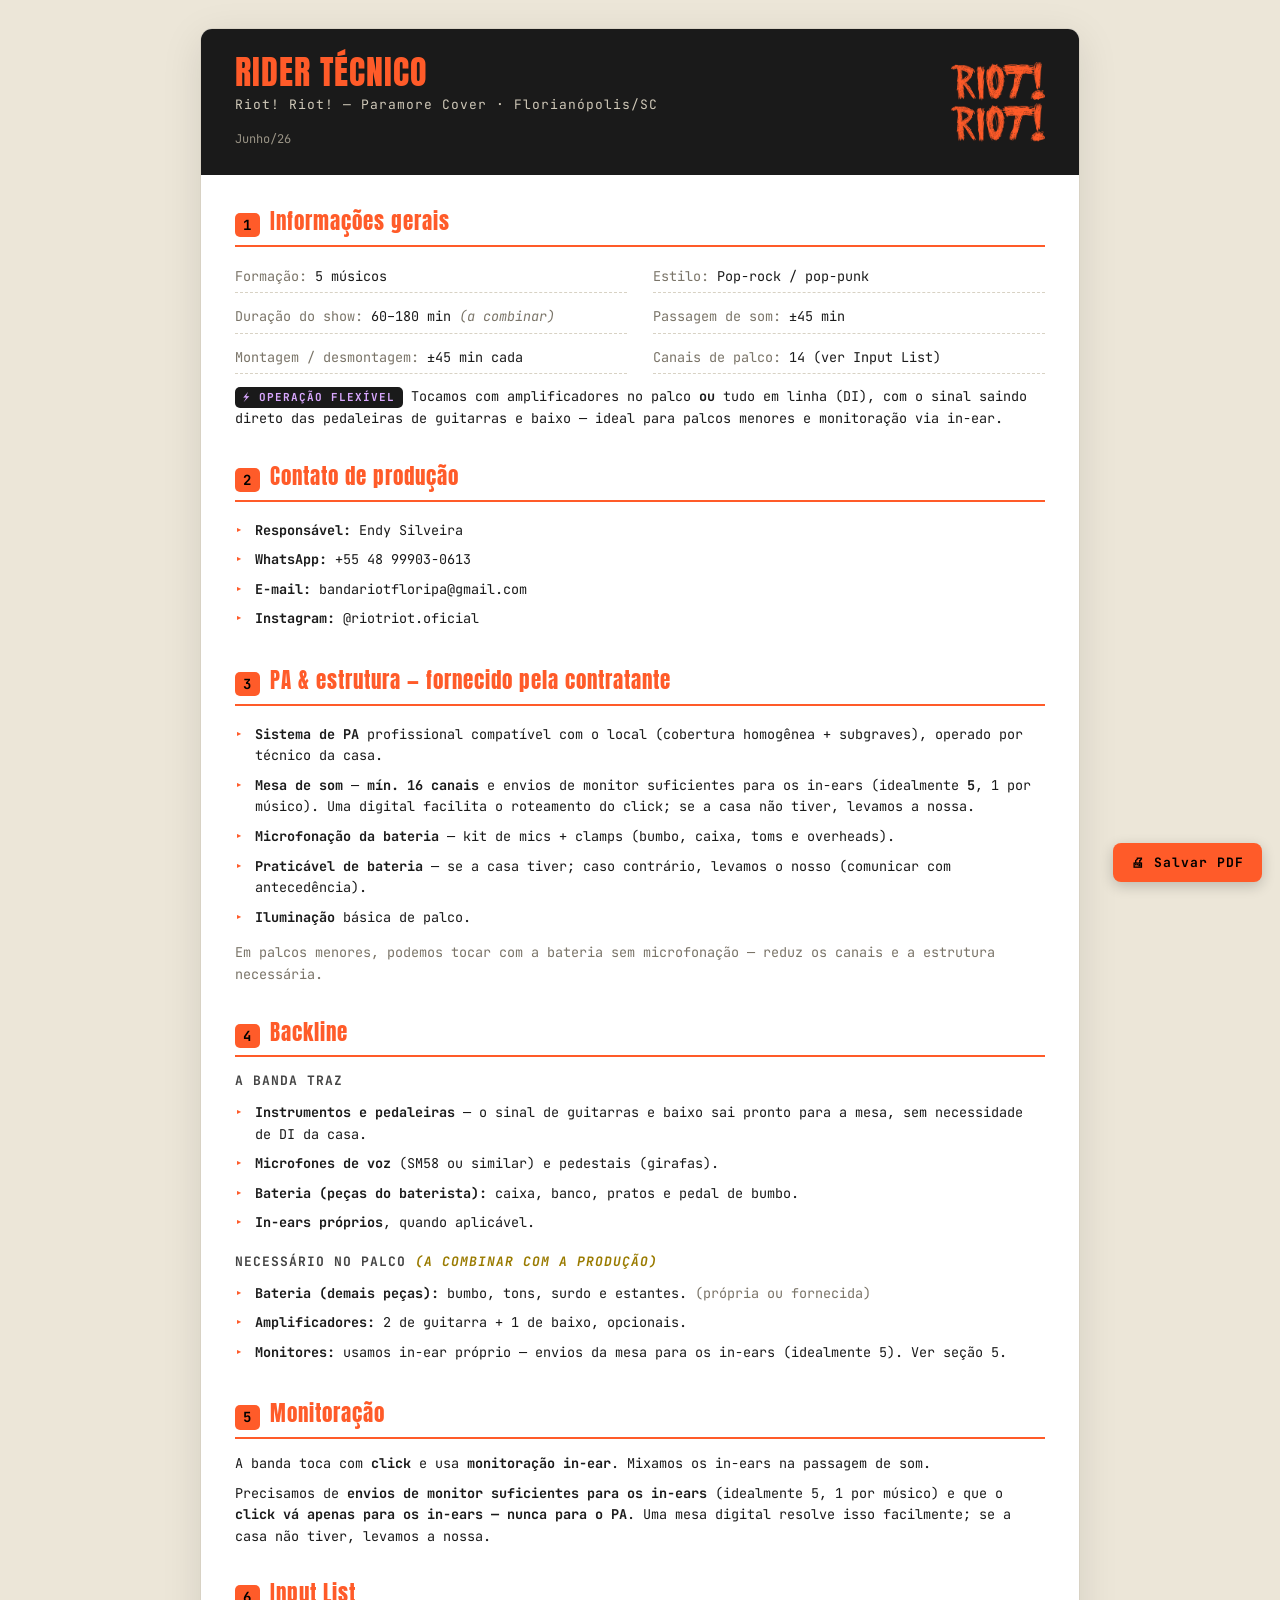
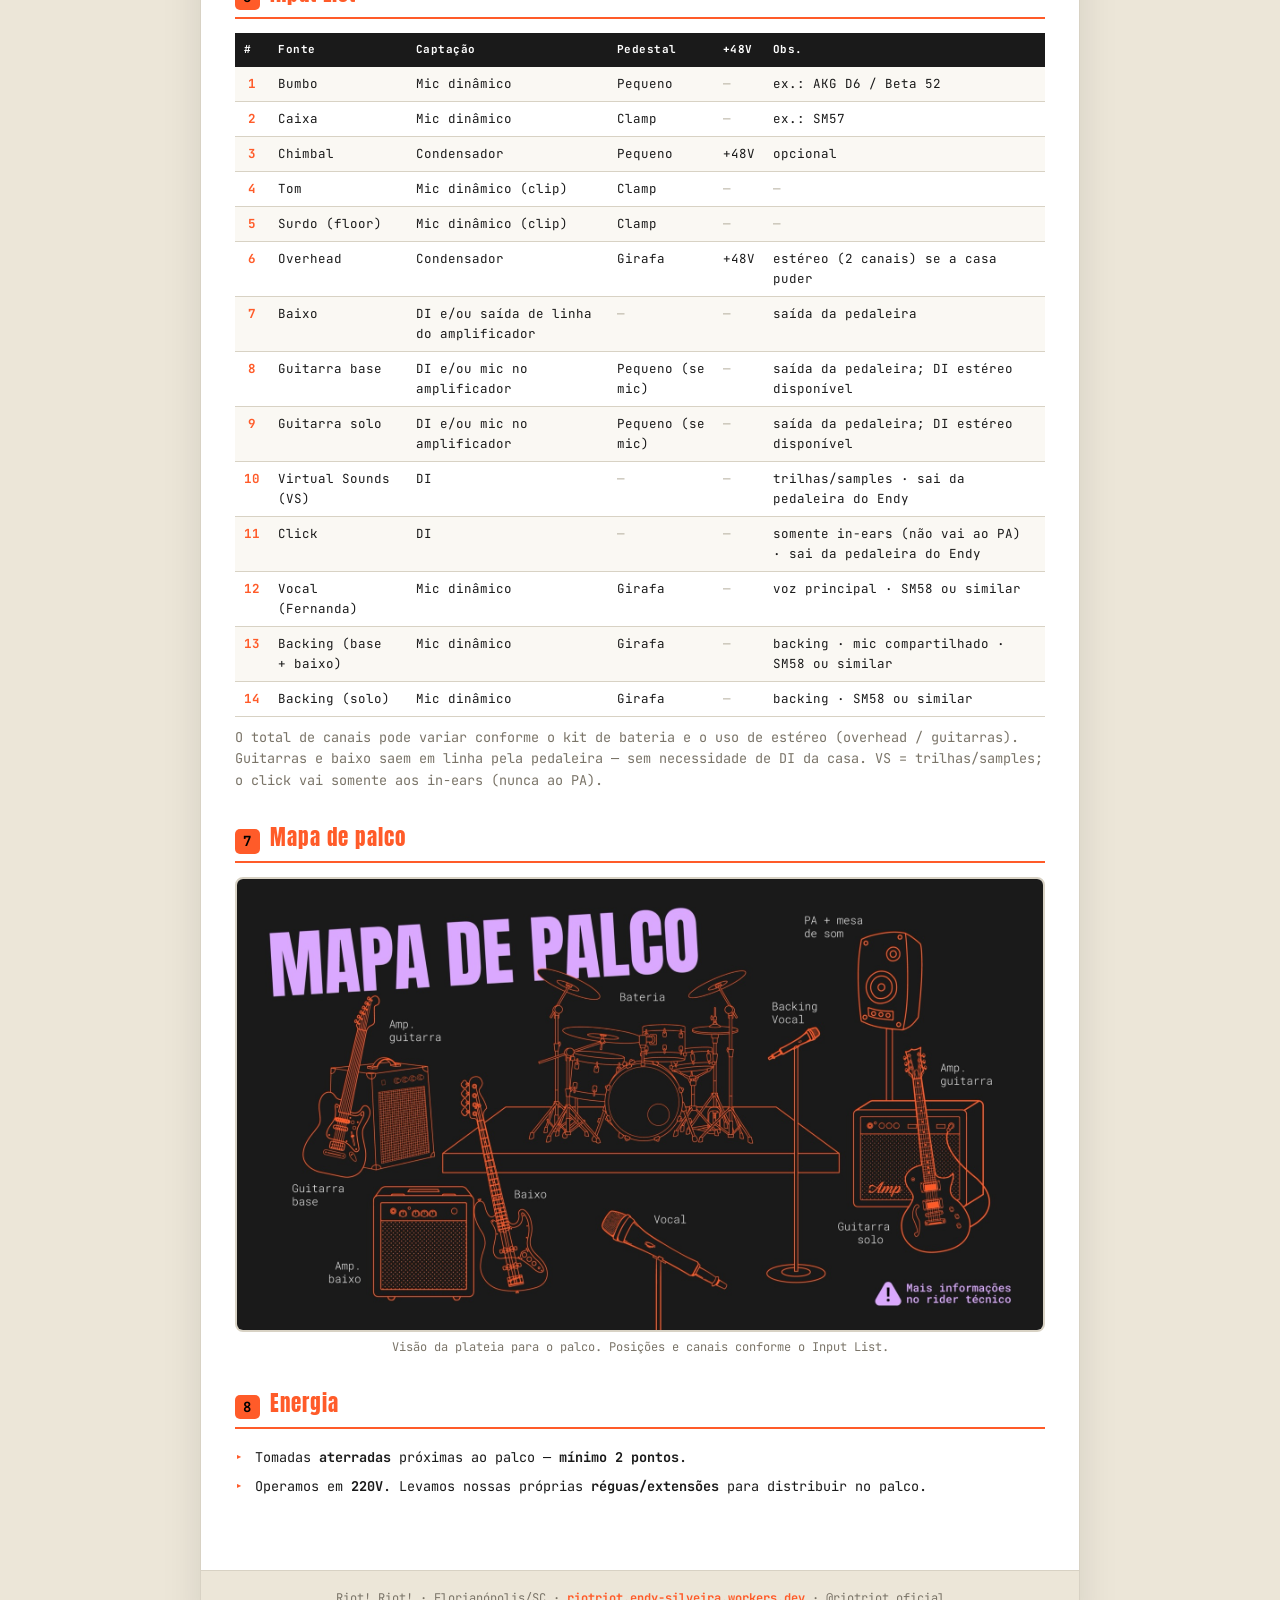
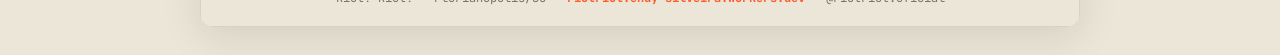
==== commit cb5f5a59: "Rider §5: trim in-ear wording, remove monitor table, soften digital-mixer to capability requirement." ====
--- a/rider.html
+++ b/rider.html
@@ -121,7 +121,6 @@
         <div><span>Passagem de som:</span> ±45 min</div>
         <div><span>Montagem / desmontagem:</span> ±45 min cada</div>
         <div><span>Canais de palco:</span> 14 (ver Input List)</div>
-        <div><span>Mesa de som:</span> digital (obrigatória)</div>
       </div>
       <p style="margin-top:12px"><span class="tag">⚡ OPERAÇÃO FLEXÍVEL</span> Tocamos com amplificadores no palco <b>ou</b> tudo em linha (DI), com o sinal saindo direto das pedaleiras de guitarras e baixo — ideal para palcos menores e monitoração via in-ear.</p>
     </section>
@@ -140,7 +139,7 @@
       <h2><span class="n">3</span> PA &amp; estrutura — fornecido pela contratante</h2>
       <ul>
         <li><b>Sistema de PA</b> profissional compatível com o local (cobertura homogênea + subgraves), operado por técnico da casa.</li>
-        <li><b>Mesa de som digital</b> (obrigatória) — <b>mín. 16 canais</b> e <b>5 vias de monitor</b> (auxiliares). Se a casa não tiver, levamos a nossa. <span class="muted">Digital é necessária para enviar o click somente aos in-ears.</span></li>
+        <li><b>Mesa de som</b> — <b>mín. 16 canais</b> e envios de monitor suficientes para os in-ears (idealmente <b>5</b>, 1 por músico). Uma digital facilita o roteamento do click; se a casa não tiver, levamos a nossa.</li>
         <li><b>Microfonação da bateria</b> — kit de mics + clamps (bumbo, caixa, toms e overheads).</li>
         <li><b>Praticável de bateria</b> — se a casa tiver; caso contrário, levamos o nosso (comunicar com antecedência).</li>
         <li><b>Iluminação</b> básica de palco.</li>
@@ -161,24 +160,14 @@
       <ul>
         <li><b>Bateria (demais peças):</b> bumbo, tons, surdo e estantes. <span class="muted">(própria ou fornecida)</span></li>
         <li><b>Amplificadores:</b> 2 de guitarra + 1 de baixo, opcionais.</li>
-        <li><b>Monitores:</b> usamos in-ear próprio — precisamos de 5 envios da mesa (ver seção 5).</li>
+        <li><b>Monitores:</b> usamos in-ear próprio — envios da mesa para os in-ears (idealmente 5). Ver seção 5.</li>
       </ul>
     </section>
 
     <section>
       <h2><span class="n">5</span> Monitoração</h2>
-      <p>A banda toca com <b>click</b> e usa <b>monitoração in-ear própria</b> (2 vias wireless + 3 cabeadas, 1 por músico). Mixamos os in-ears na passagem de som.</p>
-      <p>Necessária <b>mesa digital</b> (da casa ou nossa) com <b>5 envios de monitor</b> para os in-ears. O <b>click vai apenas para os in-ears — nunca para o PA</b>. As 5 vias ideais (1 por músico):</p>
-      <div class="tw">
-        <table>
-          <tr><th>Via</th><th>Músico</th><th>Conteúdo principal</th></tr>
-          <tr><td class="n">1</td><td>Voz (Fernanda)</td><td>voz principal + leve guitarra/bateria</td></tr>
-          <tr><td class="n">2</td><td>Guitarra base (Beto)</td><td>guitarra base + voz</td></tr>
-          <tr><td class="n">3</td><td>Guitarra solo (Endy)</td><td>guitarra solo + voz</td></tr>
-          <tr><td class="n">4</td><td>Baixo (Gabriel)</td><td>baixo + bumbo + voz</td></tr>
-          <tr><td class="n">5</td><td>Bateria (Greg)</td><td>kit + baixo + voz</td></tr>
-        </table>
-      </div>
+      <p>A banda toca com <b>click</b> e usa <b>monitoração in-ear</b>. Mixamos os in-ears na passagem de som.</p>
+      <p>Precisamos de <b>envios de monitor suficientes para os in-ears</b> (idealmente 5, 1 por músico) e que o <b>click vá apenas para os in-ears — nunca para o PA</b>. Uma mesa digital resolve isso facilmente; se a casa não tiver, levamos a nossa.</p>
     </section>
 
     <section>
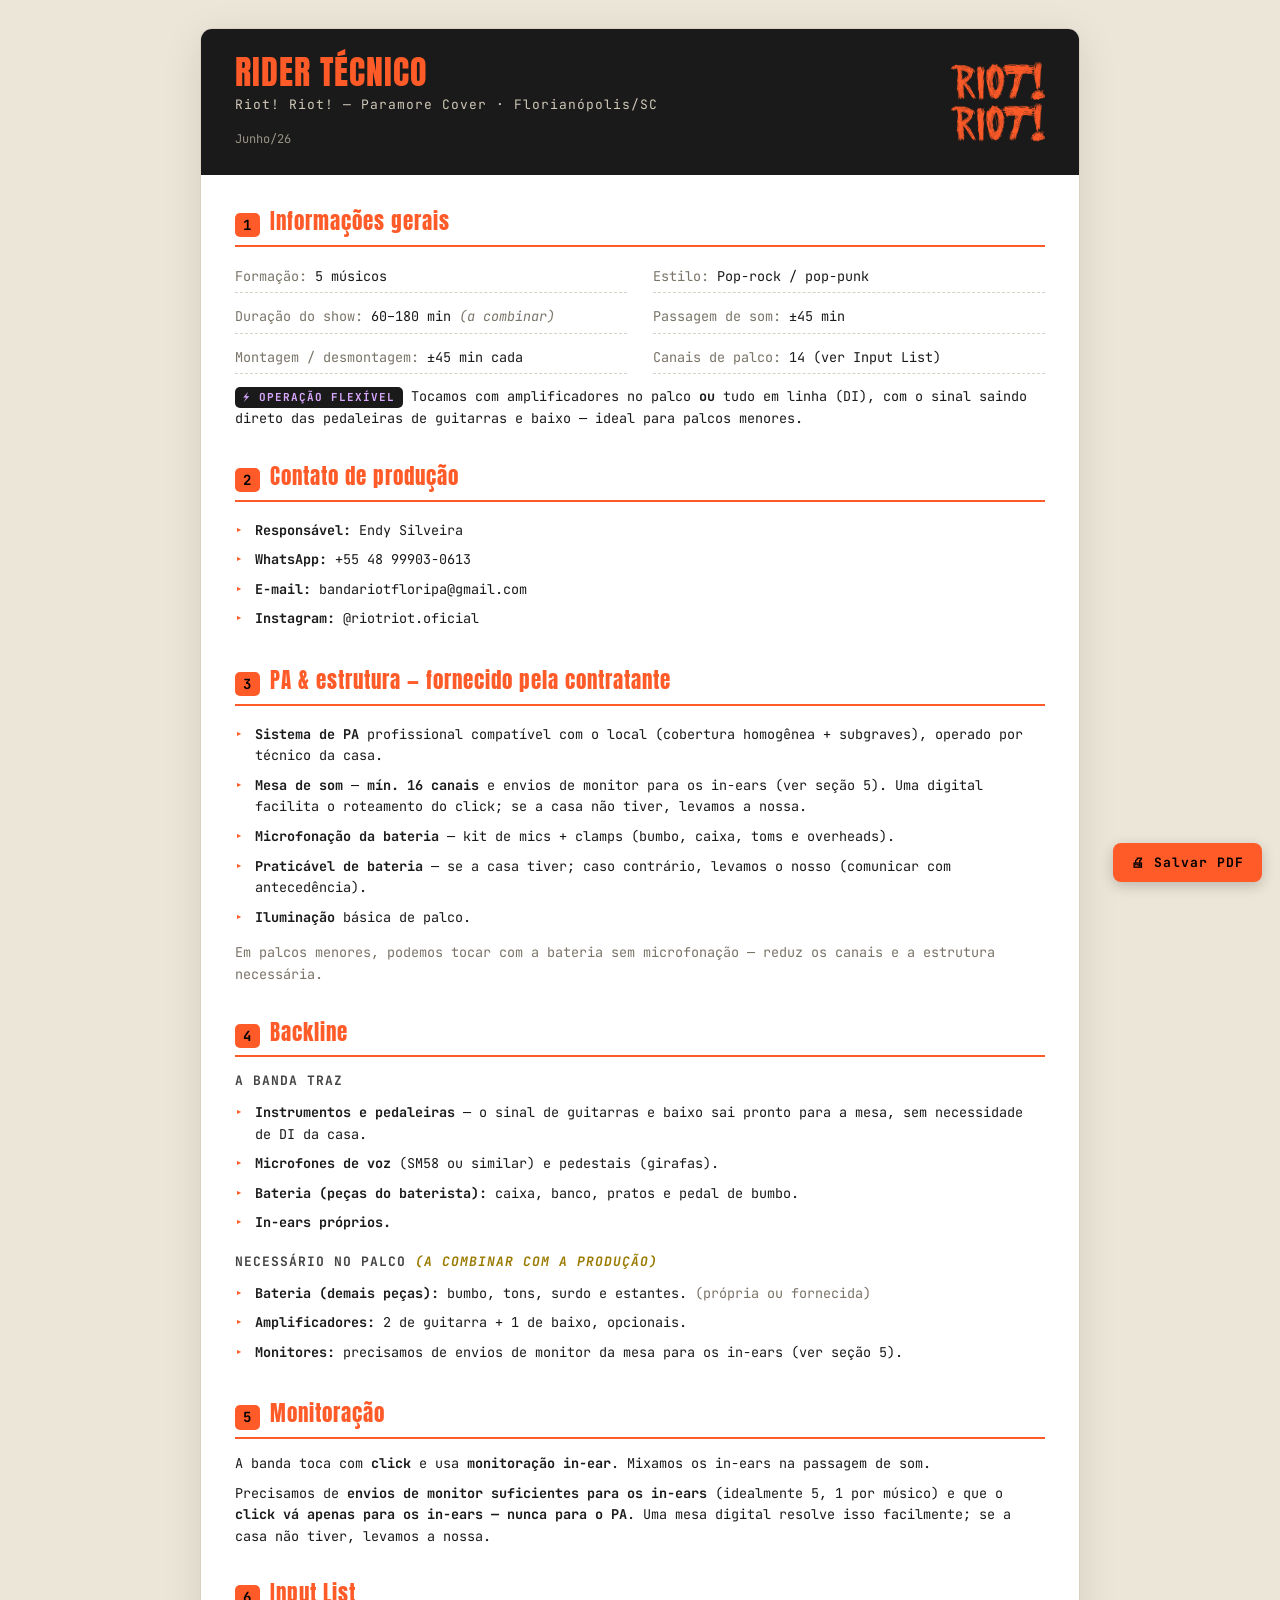
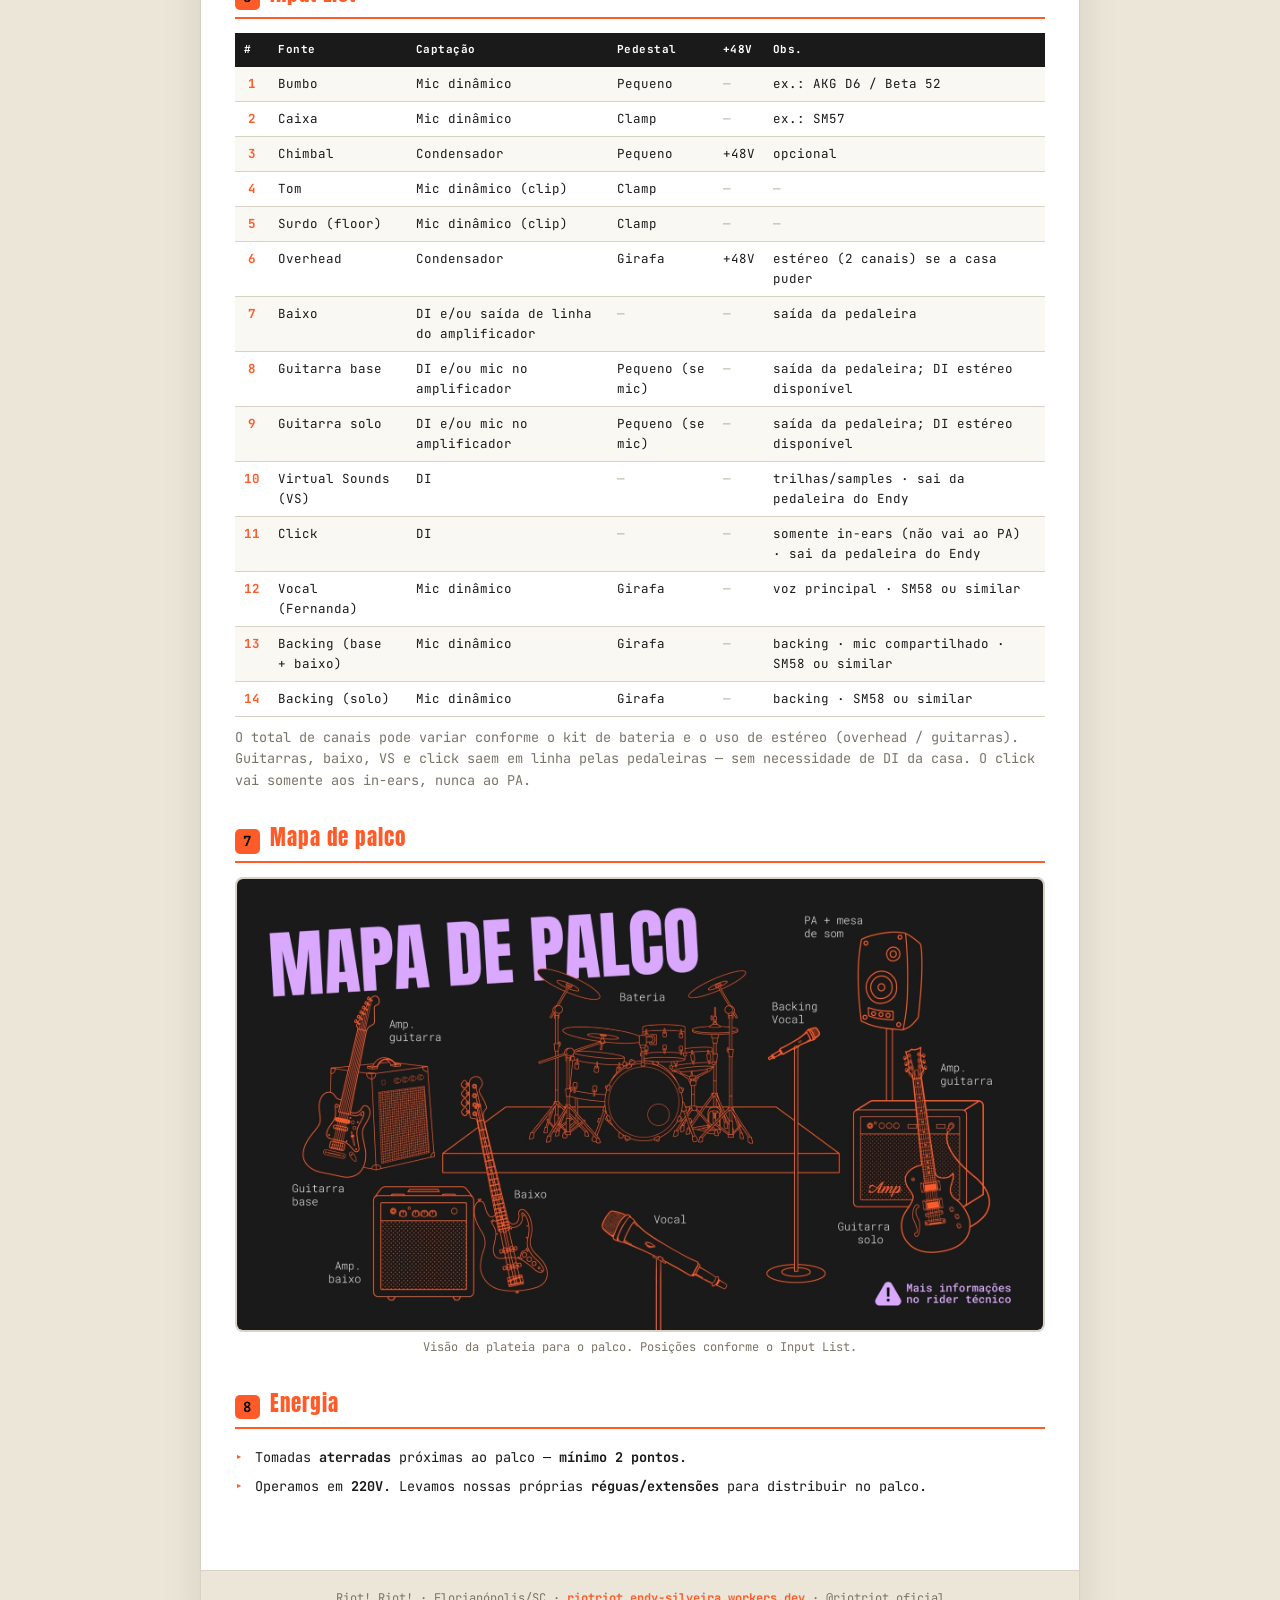
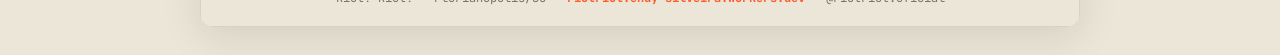
==== commit 17ca9786: "FOH consistency pass: align site/rider monitoring, dedupe monitor-send notes, clarify no-house-DI in" ====
--- a/rider.html
+++ b/rider.html
@@ -122,7 +122,7 @@
         <div><span>Montagem / desmontagem:</span> ±45 min cada</div>
         <div><span>Canais de palco:</span> 14 (ver Input List)</div>
       </div>
-      <p style="margin-top:12px"><span class="tag">⚡ OPERAÇÃO FLEXÍVEL</span> Tocamos com amplificadores no palco <b>ou</b> tudo em linha (DI), com o sinal saindo direto das pedaleiras de guitarras e baixo — ideal para palcos menores e monitoração via in-ear.</p>
+      <p style="margin-top:12px"><span class="tag">⚡ OPERAÇÃO FLEXÍVEL</span> Tocamos com amplificadores no palco <b>ou</b> tudo em linha (DI), com o sinal saindo direto das pedaleiras de guitarras e baixo — ideal para palcos menores.</p>
     </section>
 
     <section>
@@ -139,7 +139,7 @@
       <h2><span class="n">3</span> PA &amp; estrutura — fornecido pela contratante</h2>
       <ul>
         <li><b>Sistema de PA</b> profissional compatível com o local (cobertura homogênea + subgraves), operado por técnico da casa.</li>
-        <li><b>Mesa de som</b> — <b>mín. 16 canais</b> e envios de monitor suficientes para os in-ears (idealmente <b>5</b>, 1 por músico). Uma digital facilita o roteamento do click; se a casa não tiver, levamos a nossa.</li>
+        <li><b>Mesa de som</b> — <b>mín. 16 canais</b> e envios de monitor para os in-ears (ver seção 5). Uma digital facilita o roteamento do click; se a casa não tiver, levamos a nossa.</li>
         <li><b>Microfonação da bateria</b> — kit de mics + clamps (bumbo, caixa, toms e overheads).</li>
         <li><b>Praticável de bateria</b> — se a casa tiver; caso contrário, levamos o nosso (comunicar com antecedência).</li>
         <li><b>Iluminação</b> básica de palco.</li>
@@ -154,13 +154,13 @@
         <li><b>Instrumentos e pedaleiras</b> — o sinal de guitarras e baixo sai pronto para a mesa, sem necessidade de DI da casa.</li>
         <li><b>Microfones de voz</b> (SM58 ou similar) e pedestais (girafas).</li>
         <li><b>Bateria (peças do baterista):</b> caixa, banco, pratos e pedal de bumbo.</li>
-        <li><b>In-ears próprios</b>, quando aplicável.</li>
+        <li><b>In-ears próprios.</b></li>
       </ul>
       <h3>Necessário no palco <span class="combinar">(a combinar com a produção)</span></h3>
       <ul>
         <li><b>Bateria (demais peças):</b> bumbo, tons, surdo e estantes. <span class="muted">(própria ou fornecida)</span></li>
         <li><b>Amplificadores:</b> 2 de guitarra + 1 de baixo, opcionais.</li>
-        <li><b>Monitores:</b> usamos in-ear próprio — envios da mesa para os in-ears (idealmente 5). Ver seção 5.</li>
+        <li><b>Monitores:</b> precisamos de envios de monitor da mesa para os in-ears (ver seção 5).</li>
       </ul>
     </section>
 
@@ -191,14 +191,14 @@
           <tr><td class="n">14</td><td>Backing (solo)</td><td>Mic dinâmico</td><td>Girafa</td><td class="dash">—</td><td>backing · SM58 ou similar</td></tr>
         </table>
       </div>
-      <p class="muted" style="margin-top:10px">O total de canais pode variar conforme o kit de bateria e o uso de estéreo (overhead / guitarras). Guitarras e baixo saem em linha pela pedaleira — sem necessidade de DI da casa. VS = trilhas/samples; o click vai somente aos in-ears (nunca ao PA).</p>
+      <p class="muted" style="margin-top:10px">O total de canais pode variar conforme o kit de bateria e o uso de estéreo (overhead / guitarras). Guitarras, baixo, VS e click saem em linha pelas pedaleiras — sem necessidade de DI da casa. O click vai somente aos in-ears, nunca ao PA.</p>
     </section>
 
     <section>
       <h2><span class="n">7</span> Mapa de palco</h2>
       <div class="plot">
         <img src="assets/img/stageplot-ilustrado.jpg" alt="Mapa de palco — posições dos instrumentos">
-        <div class="cap">Visão da plateia para o palco. Posições e canais conforme o Input List.</div>
+        <div class="cap">Visão da plateia para o palco. Posições conforme o Input List.</div>
       </div>
     </section>
 
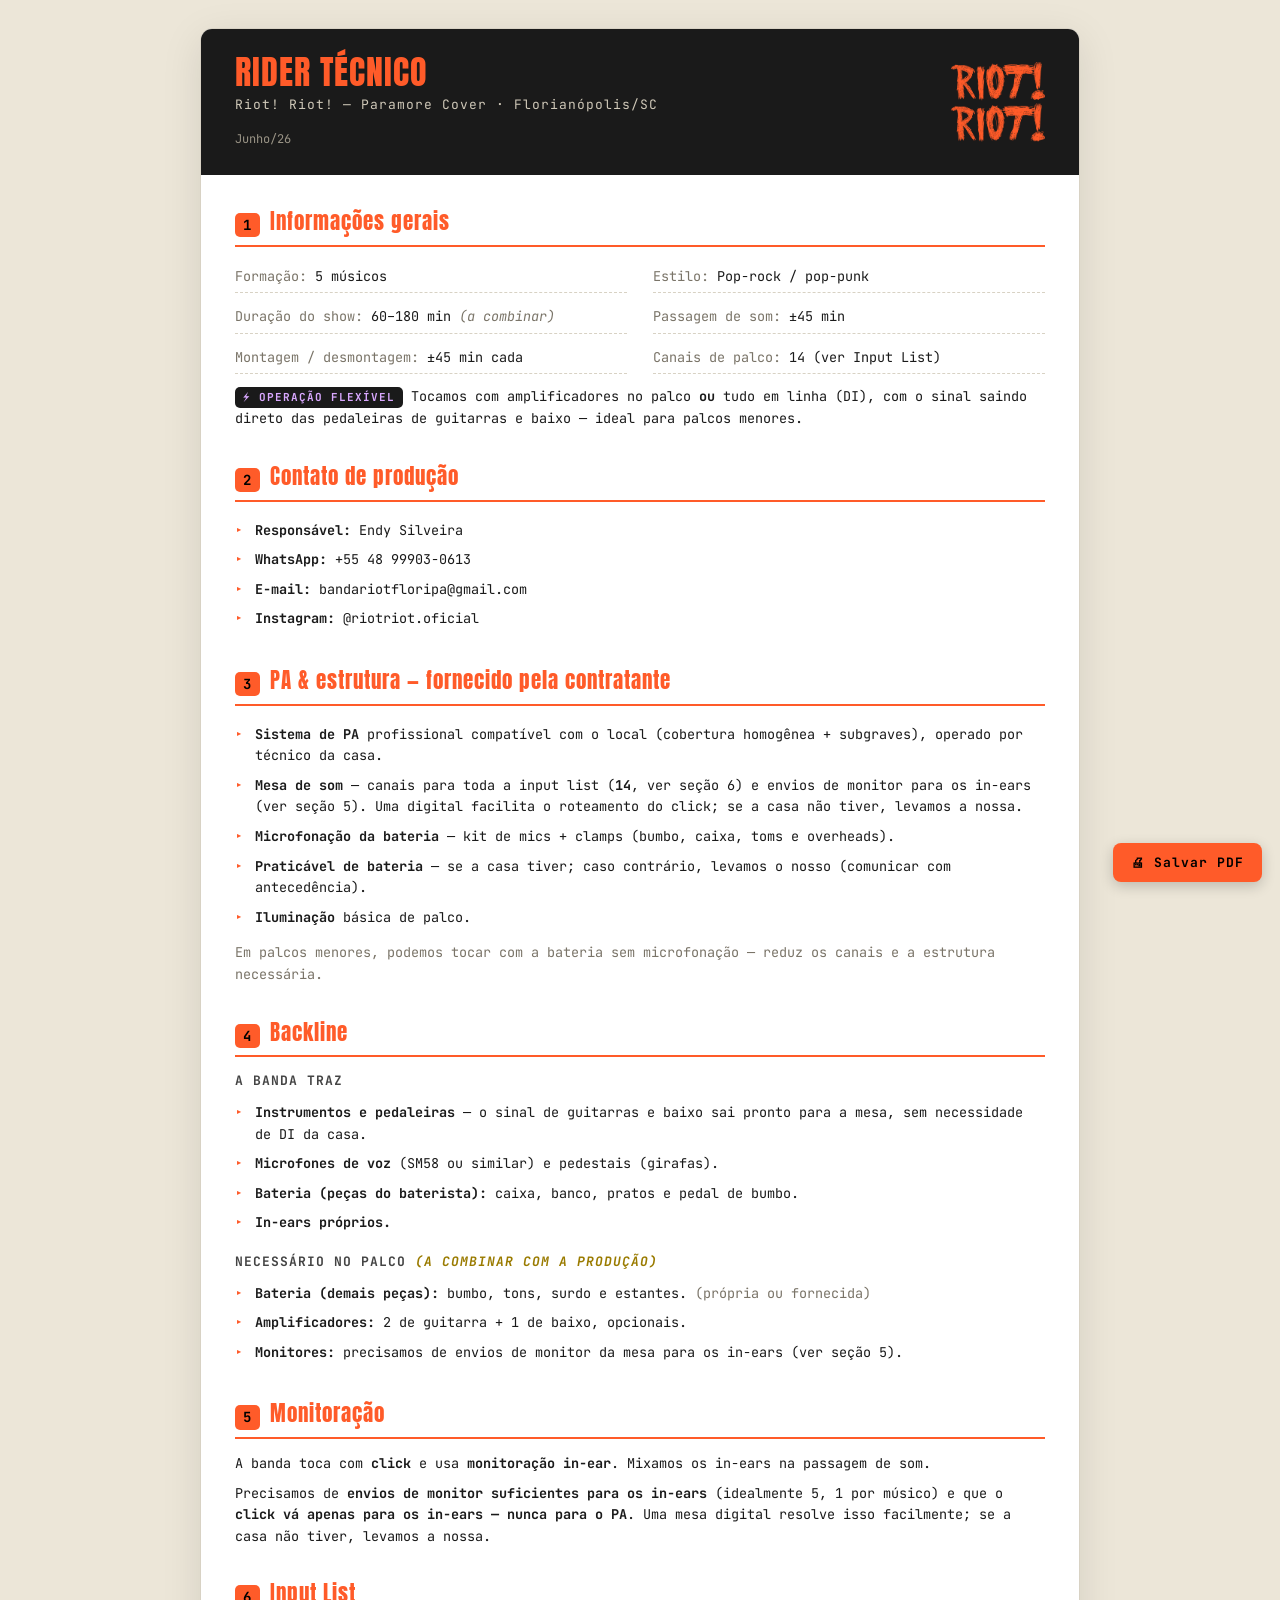
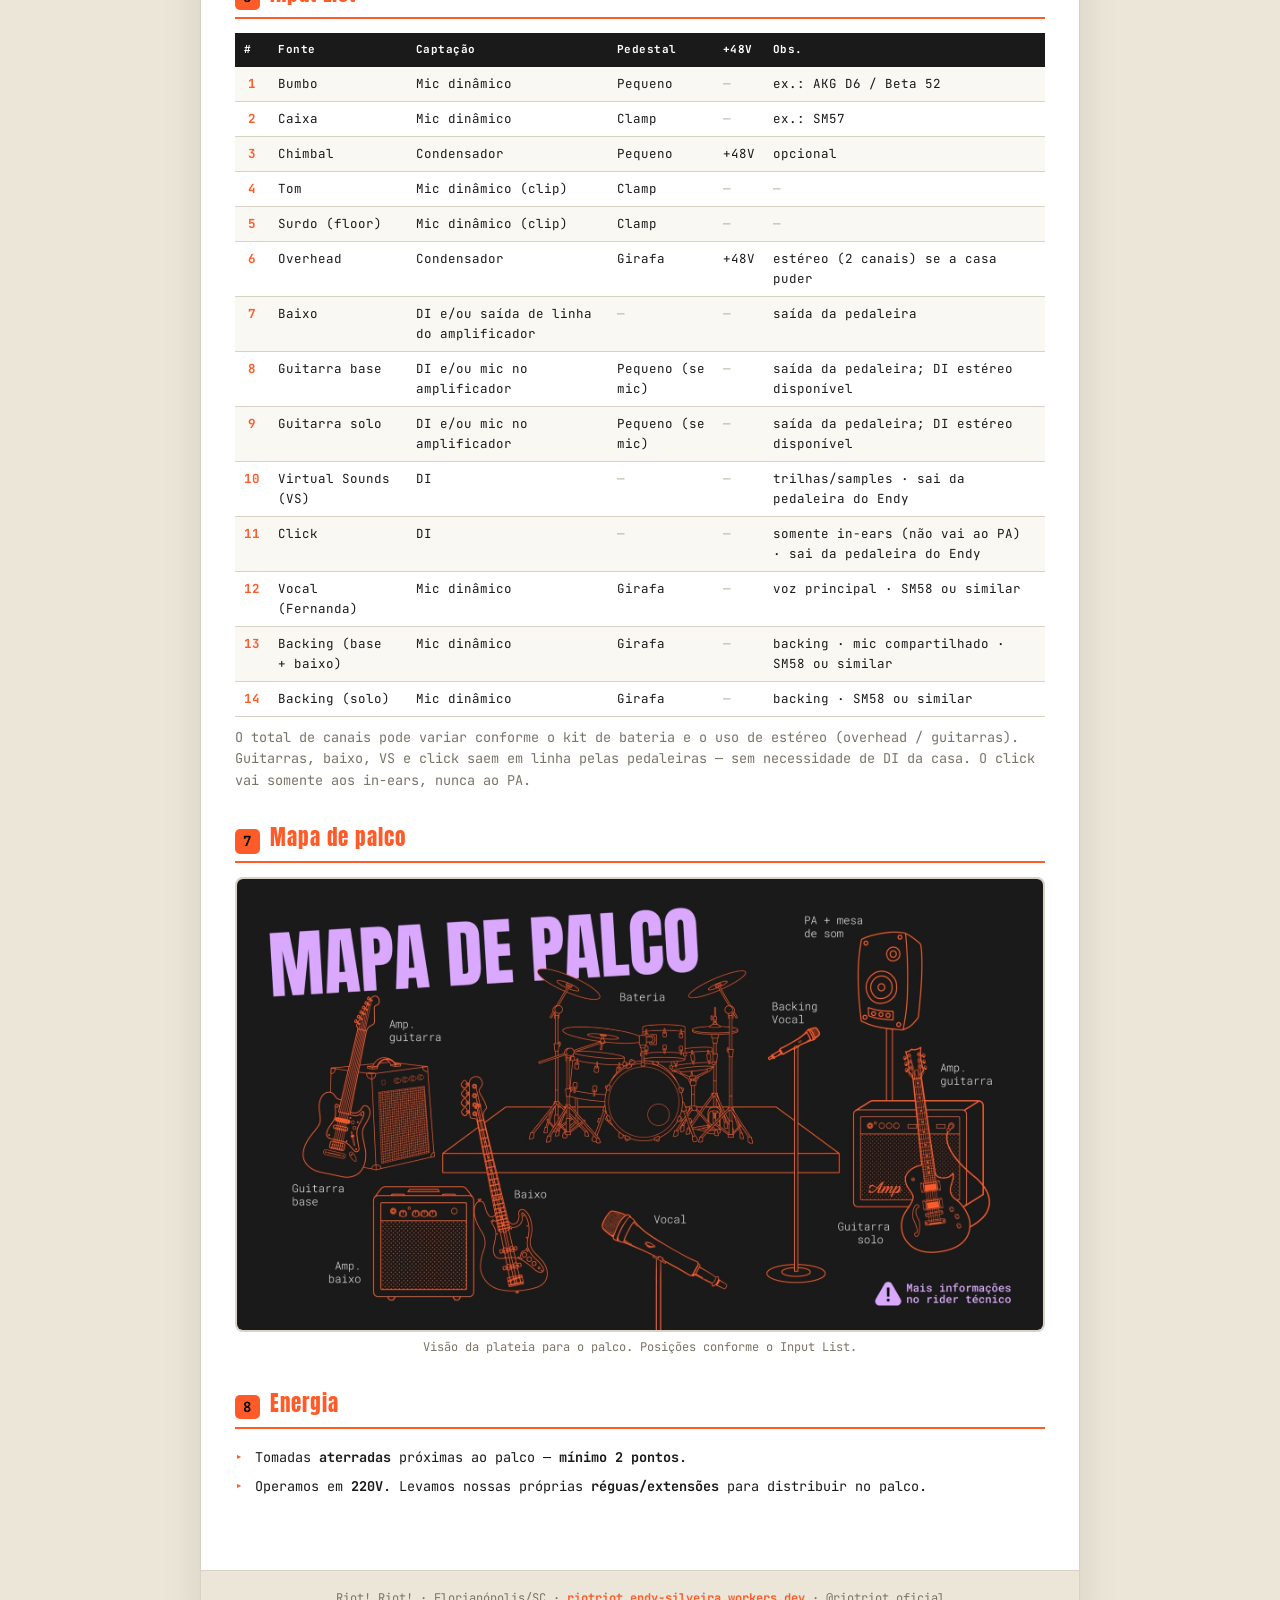
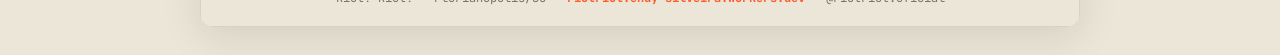
==== commit dfb4dbbc: "Rider §3: tie mesa channel count to the 14-channel input list (drop conflicting 'mín. 16'). Co-Autho" ====
--- a/rider.html
+++ b/rider.html
@@ -139,7 +139,7 @@
       <h2><span class="n">3</span> PA &amp; estrutura — fornecido pela contratante</h2>
       <ul>
         <li><b>Sistema de PA</b> profissional compatível com o local (cobertura homogênea + subgraves), operado por técnico da casa.</li>
-        <li><b>Mesa de som</b> — <b>mín. 16 canais</b> e envios de monitor para os in-ears (ver seção 5). Uma digital facilita o roteamento do click; se a casa não tiver, levamos a nossa.</li>
+        <li><b>Mesa de som</b> — canais para toda a input list (<b>14</b>, ver seção 6) e envios de monitor para os in-ears (ver seção 5). Uma digital facilita o roteamento do click; se a casa não tiver, levamos a nossa.</li>
         <li><b>Microfonação da bateria</b> — kit de mics + clamps (bumbo, caixa, toms e overheads).</li>
         <li><b>Praticável de bateria</b> — se a casa tiver; caso contrário, levamos o nosso (comunicar com antecedência).</li>
         <li><b>Iluminação</b> básica de palco.</li>
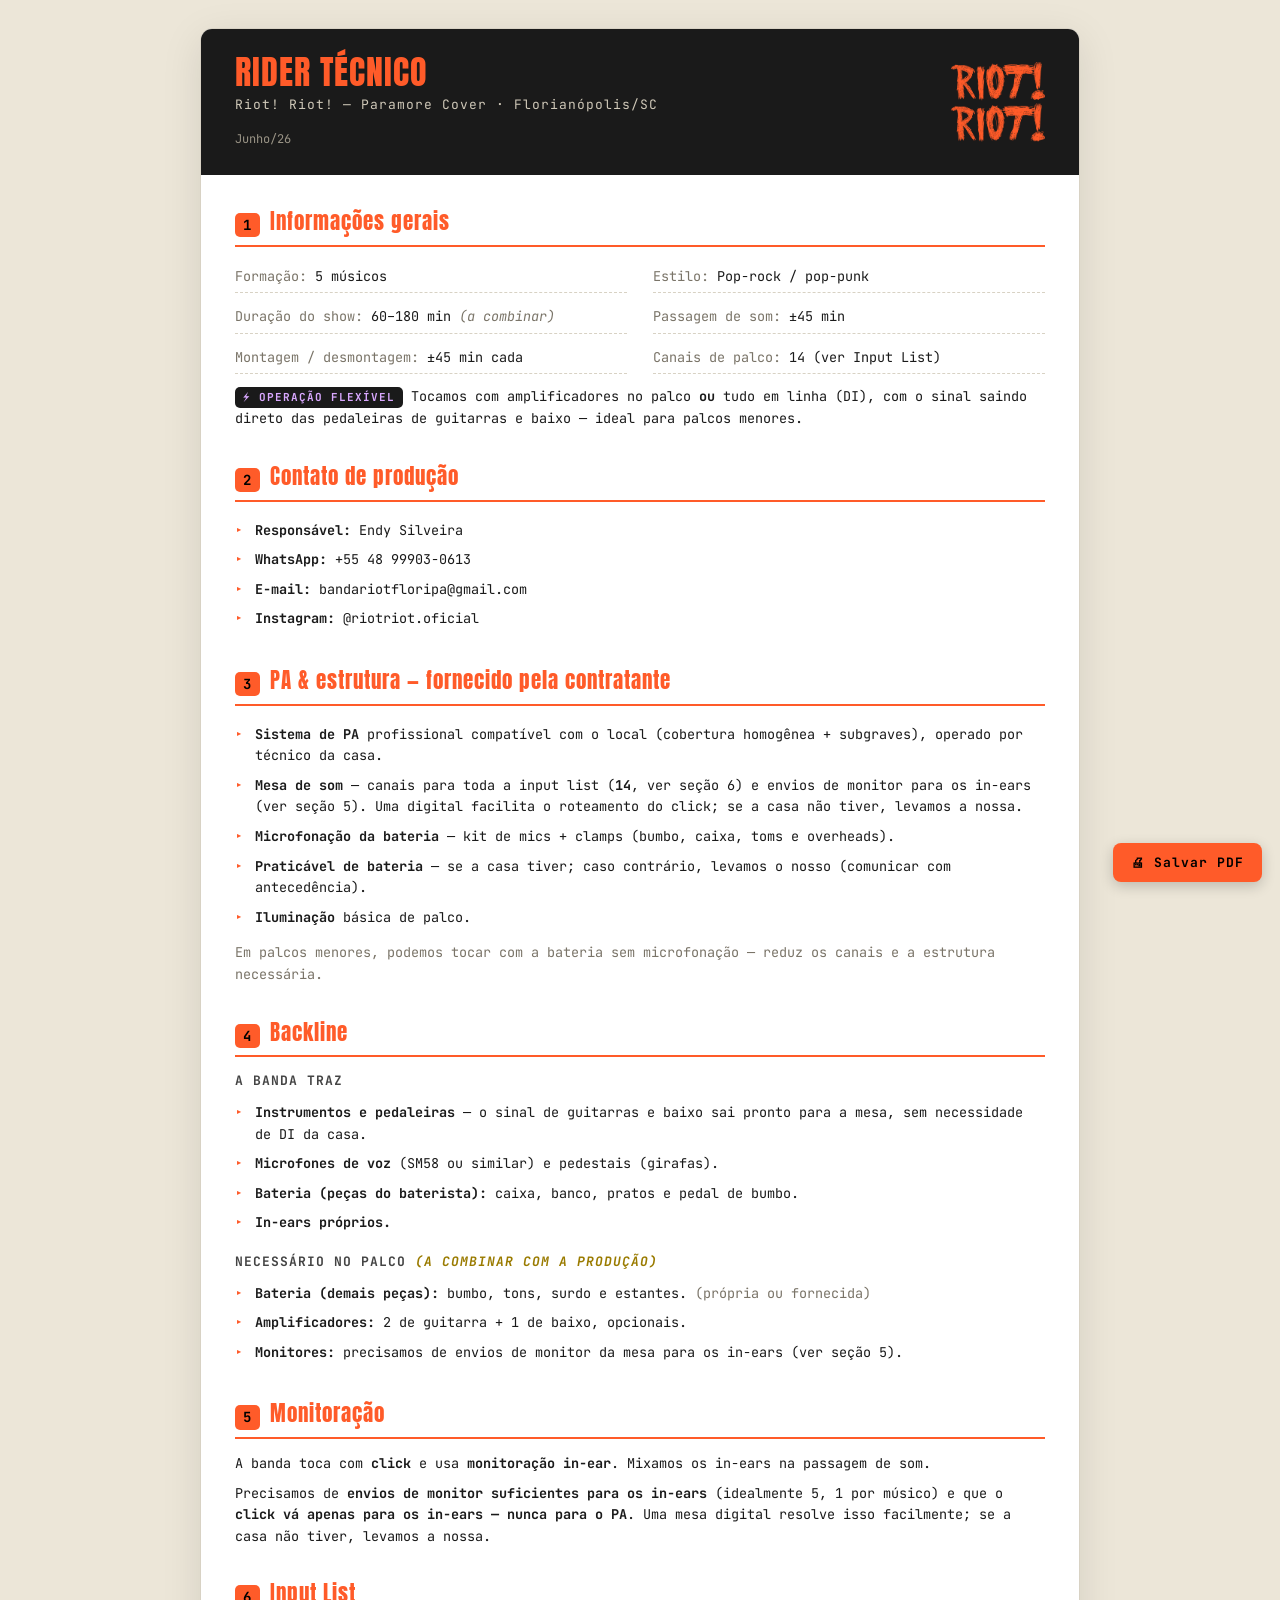
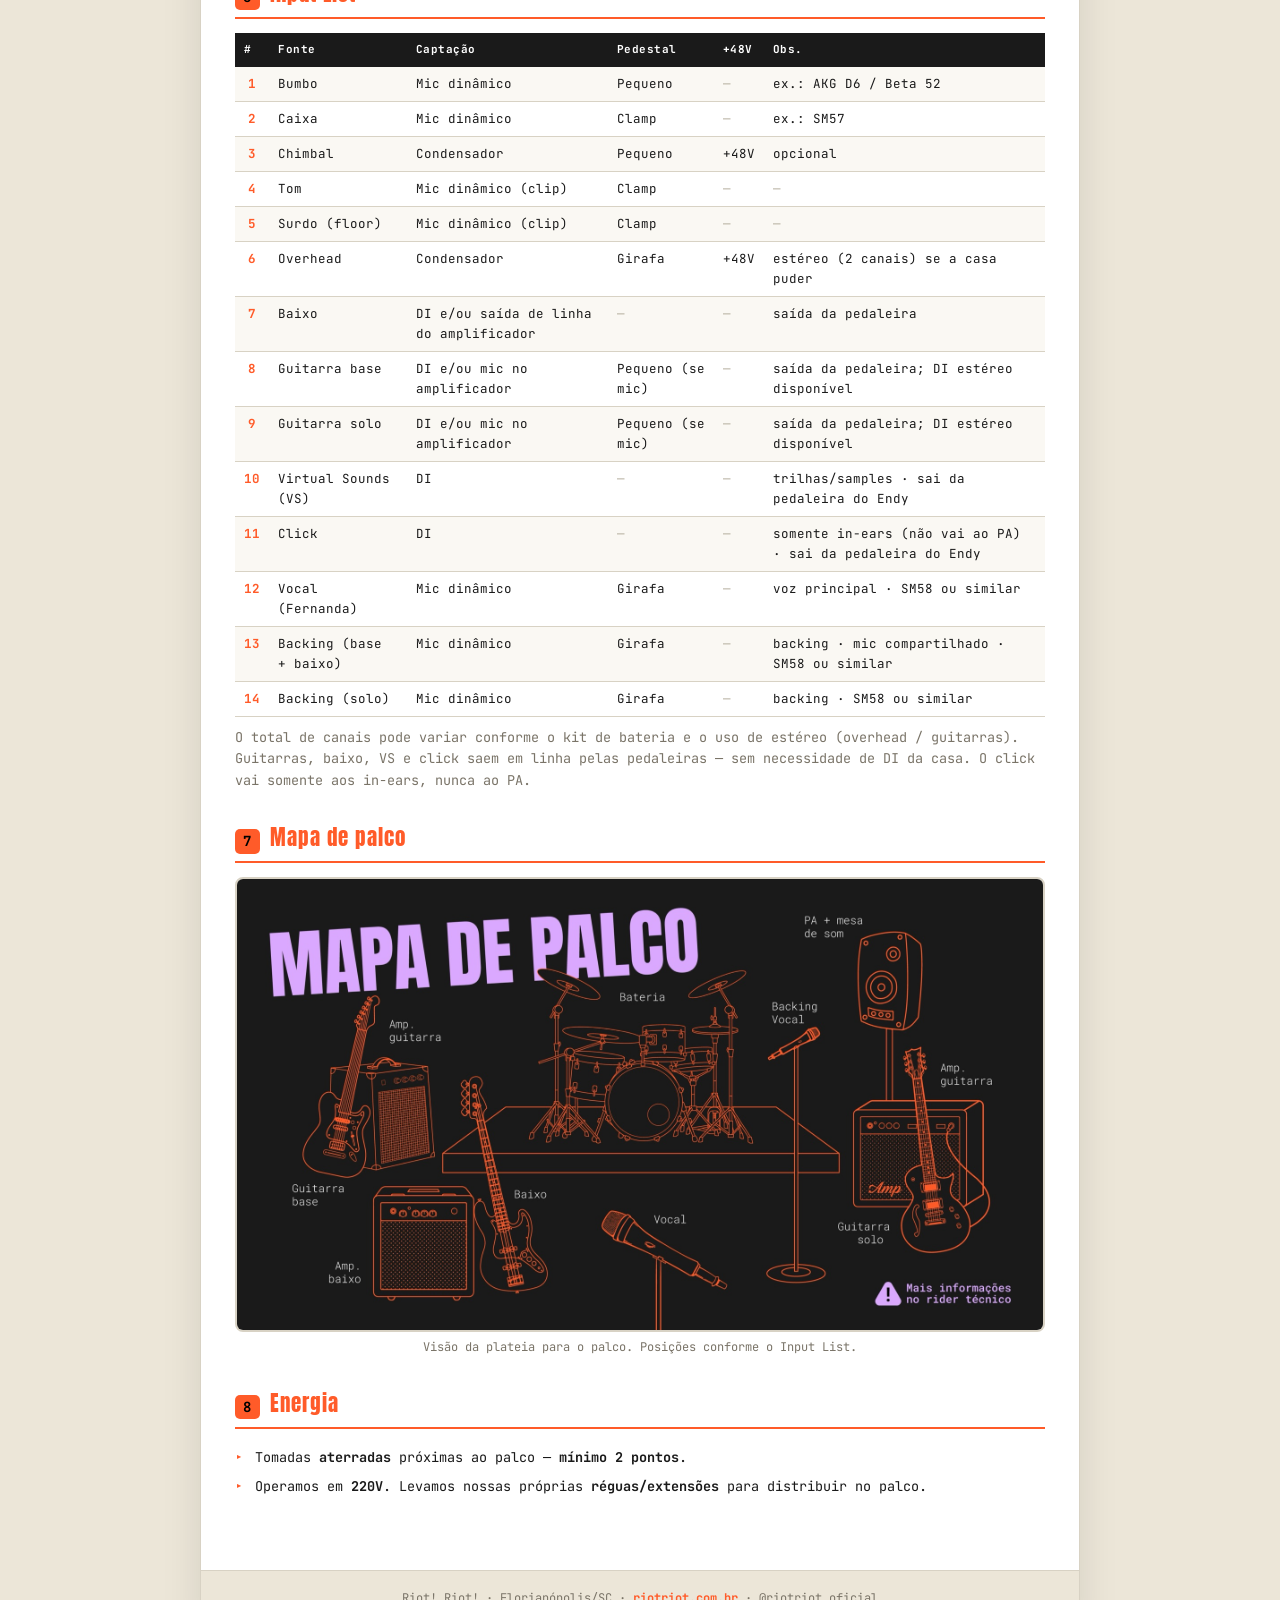
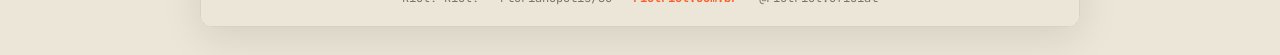
==== commit 74bb714d: "Point og tags + footer/docs to riotriot.com.br (pre-staged for custom-domain launch). Co-Authored-By" ====
--- a/rider.html
+++ b/rider.html
@@ -213,7 +213,7 @@
   </div>
 
   <div class="doc-foot">
-    Riot! Riot! · Florianópolis/SC · <a href="https://riotriot.endy-silveira.workers.dev/">riotriot.endy-silveira.workers.dev</a> · @riotriot.oficial
+    Riot! Riot! · Florianópolis/SC · <a href="https://riotriot.com.br/">riotriot.com.br</a> · @riotriot.oficial
   </div>
 </div>
 
